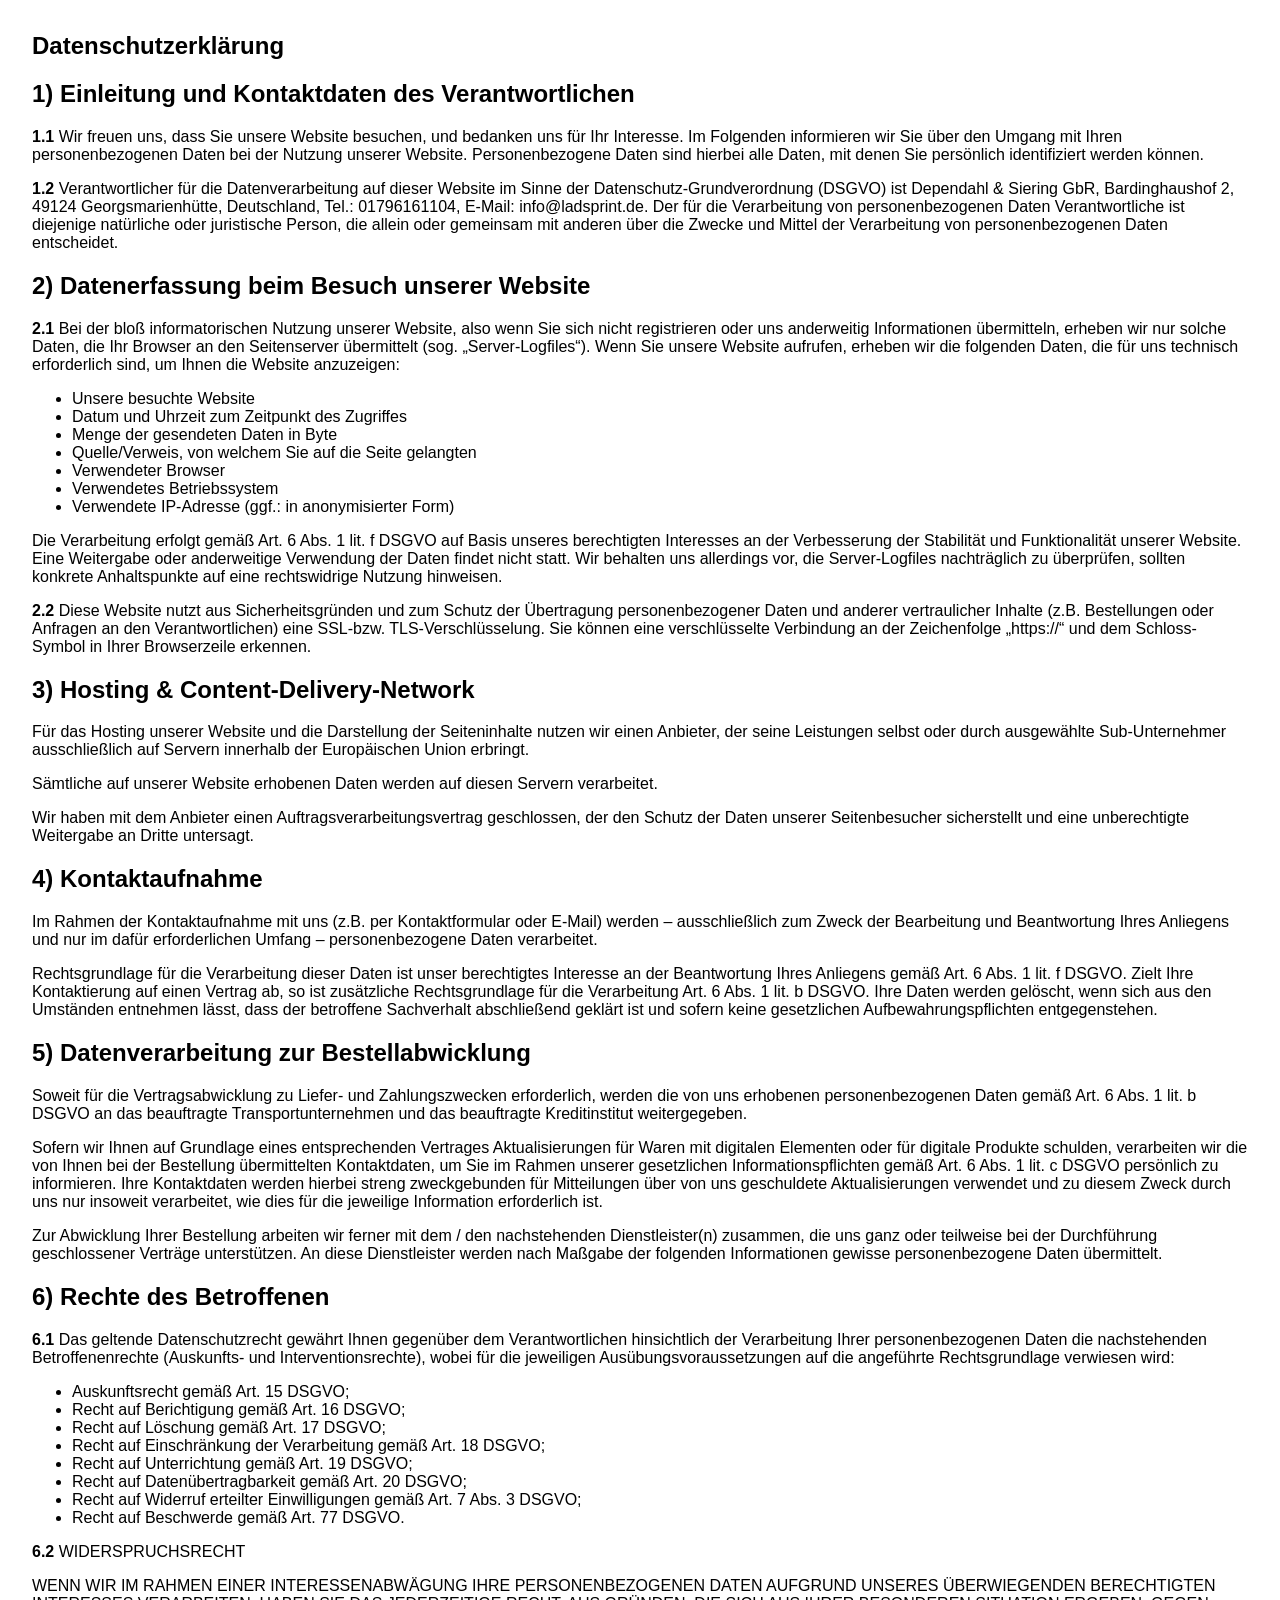
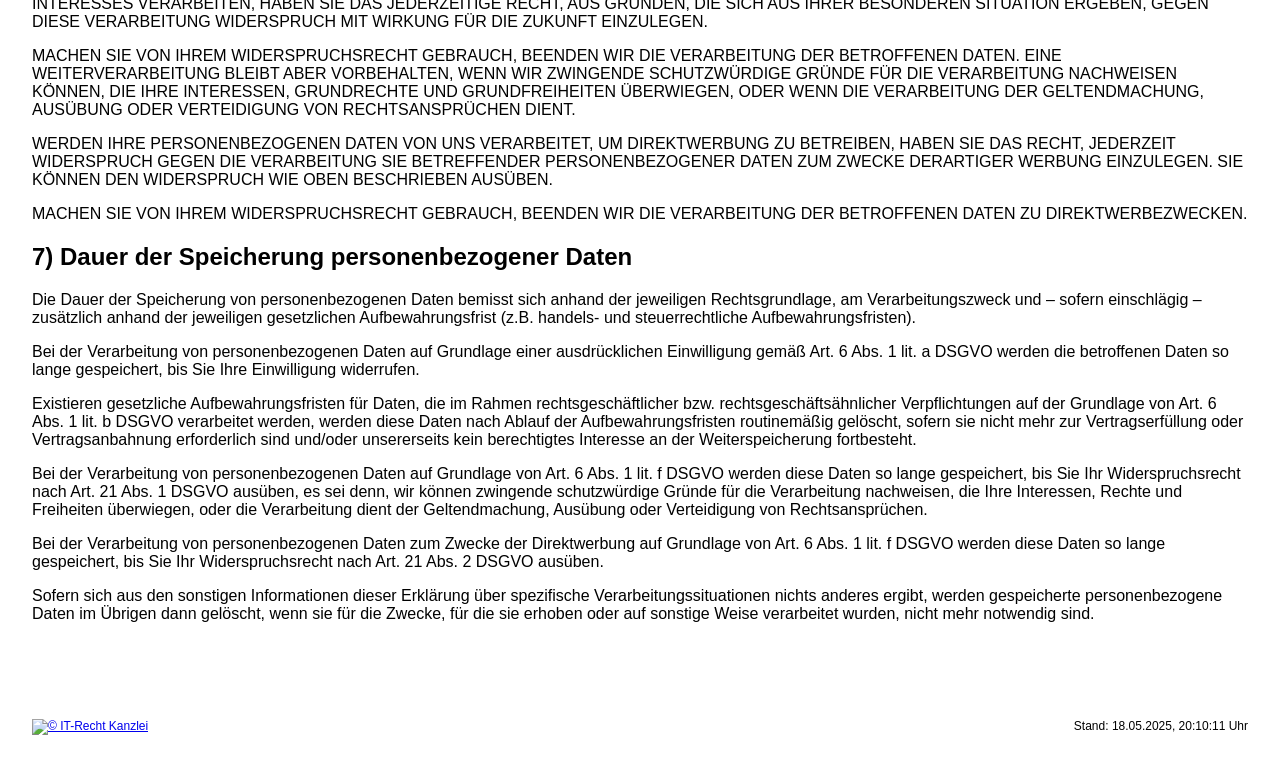
==== Datenschutz.html @ ed693151 "Create Datenschutz.html Erstellung Datenschutz" ====
<!DOCTYPE html>
<html lang="de">
  <head>
    <meta charset="UTF-8">
    <title>Datenshutz</title>
    <style>
      body { font-family: Arial, sans-serif; margin: 2em; }
      h1 { font-size: 1.5em; }
      p { margin-bottom: 1em; }
    </style>
  </head>
  <body>
<div><h1>Datenschutzerkl&auml;rung</h1>
<h2>1) Einleitung und Kontaktdaten des Verantwortlichen</h2>
<p><b>1.1</b>&nbsp;Wir freuen uns, dass Sie unsere Website besuchen, und bedanken uns f&uuml;r Ihr Interesse. Im Folgenden informieren wir Sie &uuml;ber den Umgang mit Ihren personenbezogenen Daten bei der Nutzung unserer Website. Personenbezogene Daten sind hierbei alle Daten, mit denen Sie pers&ouml;nlich identifiziert werden k&ouml;nnen.</p>
<p><b>1.2</b>&nbsp;Verantwortlicher f&uuml;r die Datenverarbeitung auf dieser Website im Sinne der Datenschutz-Grundverordnung (DSGVO) ist Dependahl &amp; Siering GbR, Bardinghaushof 2, 49124 Georgsmarienh&uuml;tte, Deutschland, Tel.: 01796161104, E-Mail: info@ladsprint.de. Der f&uuml;r die Verarbeitung von personenbezogenen Daten Verantwortliche ist diejenige nat&uuml;rliche oder juristische Person, die allein oder gemeinsam mit anderen &uuml;ber die Zwecke und Mittel der Verarbeitung von personenbezogenen Daten entscheidet.</p>
<h2>2) Datenerfassung beim Besuch unserer Website</h2>
<p><b>2.1</b>&nbsp;Bei der blo&szlig; informatorischen Nutzung unserer Website, also wenn Sie sich nicht registrieren oder uns anderweitig Informationen &uuml;bermitteln, erheben wir nur solche Daten, die Ihr Browser an den Seitenserver &uuml;bermittelt (sog. &bdquo;Server-Logfiles&#8220;). Wenn Sie unsere Website aufrufen, erheben wir die folgenden Daten, die f&uuml;r uns technisch erforderlich sind, um Ihnen die Website anzuzeigen:</p>
<ul>
<li>Unsere besuchte Website</li>
<li>Datum und Uhrzeit zum Zeitpunkt des Zugriffes</li>
<li>Menge der gesendeten Daten in Byte</li>
<li>Quelle/Verweis, von welchem Sie auf die Seite gelangten</li>
<li>Verwendeter Browser</li>
<li>Verwendetes Betriebssystem</li>
<li>Verwendete IP-Adresse (ggf.: in anonymisierter Form)</li>
</ul>
<p>Die Verarbeitung erfolgt gem&auml;&szlig; Art. 6 Abs. 1 lit. f DSGVO auf Basis unseres berechtigten Interesses an der Verbesserung der Stabilit&auml;t und Funktionalit&auml;t unserer Website. Eine Weitergabe oder anderweitige Verwendung der Daten findet nicht statt. Wir behalten uns allerdings vor, die Server-Logfiles nachtr&auml;glich zu &uuml;berpr&uuml;fen, sollten konkrete Anhaltspunkte auf eine rechtswidrige Nutzung hinweisen.</p>
<p><b>2.2</b>&nbsp;Diese Website nutzt aus Sicherheitsgr&uuml;nden und zum Schutz der &Uuml;bertragung personenbezogener Daten und anderer vertraulicher Inhalte (z.B. Bestellungen oder Anfragen an den Verantwortlichen) eine SSL-bzw. TLS-Verschl&uuml;sselung. Sie k&ouml;nnen eine verschl&uuml;sselte Verbindung an der Zeichenfolge &bdquo;https://&#8220; und dem Schloss-Symbol in Ihrer Browserzeile erkennen.</p>
<h2>3) Hosting &amp; Content-Delivery-Network</h2>
<p>F&uuml;r das Hosting unserer Website und die Darstellung der Seiteninhalte nutzen wir einen Anbieter, der seine Leistungen selbst oder durch ausgew&auml;hlte Sub-Unternehmer ausschlie&szlig;lich auf Servern innerhalb der Europ&auml;ischen Union erbringt.</p>
<p>S&auml;mtliche auf unserer Website erhobenen Daten werden auf diesen Servern verarbeitet.</p>
<p>Wir haben mit dem Anbieter einen Auftragsverarbeitungsvertrag geschlossen, der den Schutz der Daten unserer Seitenbesucher sicherstellt und eine unberechtigte Weitergabe an Dritte untersagt.</p>
<h2>4) Kontaktaufnahme</h2>
<p>Im Rahmen der Kontaktaufnahme mit uns (z.B. per Kontaktformular oder E-Mail) werden &ndash; ausschlie&szlig;lich zum Zweck der Bearbeitung und Beantwortung Ihres Anliegens und nur im daf&uuml;r erforderlichen Umfang &ndash; personenbezogene Daten verarbeitet.</p>
<p>Rechtsgrundlage f&uuml;r die Verarbeitung dieser Daten ist unser berechtigtes Interesse an der Beantwortung Ihres Anliegens gem&auml;&szlig; Art. 6 Abs. 1 lit. f DSGVO. Zielt Ihre Kontaktierung auf einen Vertrag ab, so ist zus&auml;tzliche Rechtsgrundlage f&uuml;r die Verarbeitung Art. 6 Abs. 1 lit. b DSGVO. Ihre Daten werden gel&ouml;scht, wenn sich aus den Umst&auml;nden entnehmen l&auml;sst, dass der betroffene Sachverhalt abschlie&szlig;end gekl&auml;rt ist und sofern keine gesetzlichen Aufbewahrungspflichten entgegenstehen.</p>
<h2>5) Datenverarbeitung zur Bestellabwicklung</h2>
<p>Soweit f&uuml;r die Vertragsabwicklung zu Liefer- und Zahlungszwecken erforderlich, werden die von uns erhobenen personenbezogenen Daten gem&auml;&szlig; Art. 6 Abs. 1 lit. b DSGVO an das beauftragte Transportunternehmen und das beauftragte Kreditinstitut weitergegeben.</p>
<p>Sofern wir Ihnen auf Grundlage eines entsprechenden Vertrages Aktualisierungen f&uuml;r Waren mit digitalen Elementen oder f&uuml;r digitale Produkte schulden, verarbeiten wir die von Ihnen bei der Bestellung &uuml;bermittelten Kontaktdaten, um Sie im Rahmen unserer gesetzlichen Informationspflichten gem&auml;&szlig; Art. 6 Abs. 1 lit. c DSGVO pers&ouml;nlich zu informieren. Ihre Kontaktdaten werden hierbei streng zweckgebunden f&uuml;r Mitteilungen &uuml;ber von uns geschuldete Aktualisierungen verwendet und zu diesem Zweck durch uns nur insoweit verarbeitet, wie dies f&uuml;r die jeweilige Information erforderlich ist.</p>
<p>Zur Abwicklung Ihrer Bestellung arbeiten wir ferner mit dem / den nachstehenden Dienstleister(n) zusammen, die uns ganz oder teilweise bei der Durchf&uuml;hrung geschlossener Vertr&auml;ge unterst&uuml;tzen. An diese Dienstleister werden nach Ma&szlig;gabe der folgenden Informationen gewisse personenbezogene Daten &uuml;bermittelt.</p>
<h2>6) Rechte des Betroffenen</h2>
<p><b>6.1</b>&nbsp;Das geltende Datenschutzrecht gew&auml;hrt Ihnen gegen&uuml;ber dem Verantwortlichen hinsichtlich der Verarbeitung Ihrer personenbezogenen Daten die nachstehenden Betroffenenrechte (Auskunfts- und Interventionsrechte), wobei f&uuml;r die jeweiligen Aus&uuml;bungsvoraussetzungen auf die angef&uuml;hrte Rechtsgrundlage verwiesen wird:</p>
<ul>
<li>Auskunftsrecht gem&auml;&szlig; Art. 15 DSGVO;</li>
<li>Recht auf Berichtigung gem&auml;&szlig; Art. 16 DSGVO;</li>
<li>Recht auf L&ouml;schung gem&auml;&szlig; Art. 17 DSGVO;</li>
<li>Recht auf Einschr&auml;nkung der Verarbeitung gem&auml;&szlig; Art. 18 DSGVO;</li>
<li>Recht auf Unterrichtung gem&auml;&szlig; Art. 19 DSGVO;</li>
<li>Recht auf Daten&uuml;bertragbarkeit gem&auml;&szlig; Art. 20 DSGVO;</li>
<li>Recht auf Widerruf erteilter Einwilligungen gem&auml;&szlig; Art. 7 Abs. 3 DSGVO;</li>
<li>Recht auf Beschwerde gem&auml;&szlig; Art. 77 DSGVO.</li>
</ul>
<p><b>6.2</b>&nbsp;WIDERSPRUCHSRECHT</p>
<p>WENN WIR IM RAHMEN EINER INTERESSENABW&Auml;GUNG IHRE PERSONENBEZOGENEN DATEN AUFGRUND UNSERES &Uuml;BERWIEGENDEN BERECHTIGTEN INTERESSES VERARBEITEN, HABEN SIE DAS JEDERZEITIGE RECHT, AUS GR&Uuml;NDEN, DIE SICH AUS IHRER BESONDEREN SITUATION ERGEBEN, GEGEN DIESE VERARBEITUNG WIDERSPRUCH MIT WIRKUNG F&Uuml;R DIE ZUKUNFT EINZULEGEN.</p>
<p>MACHEN SIE VON IHREM WIDERSPRUCHSRECHT GEBRAUCH, BEENDEN WIR DIE VERARBEITUNG DER BETROFFENEN DATEN. EINE WEITERVERARBEITUNG BLEIBT ABER VORBEHALTEN, WENN WIR ZWINGENDE SCHUTZW&Uuml;RDIGE GR&Uuml;NDE F&Uuml;R DIE VERARBEITUNG NACHWEISEN K&Ouml;NNEN, DIE IHRE INTERESSEN, GRUNDRECHTE UND GRUNDFREIHEITEN &Uuml;BERWIEGEN, ODER WENN DIE VERARBEITUNG DER GELTENDMACHUNG, AUS&Uuml;BUNG ODER VERTEIDIGUNG VON RECHTSANSPR&Uuml;CHEN DIENT.</p>
<p>WERDEN IHRE PERSONENBEZOGENEN DATEN VON UNS VERARBEITET, UM DIREKTWERBUNG ZU BETREIBEN, HABEN SIE DAS RECHT, JEDERZEIT WIDERSPRUCH GEGEN DIE VERARBEITUNG SIE BETREFFENDER PERSONENBEZOGENER DATEN ZUM ZWECKE DERARTIGER WERBUNG EINZULEGEN. SIE K&Ouml;NNEN DEN WIDERSPRUCH WIE OBEN BESCHRIEBEN AUS&Uuml;BEN.</p>
<p>MACHEN SIE VON IHREM WIDERSPRUCHSRECHT GEBRAUCH, BEENDEN WIR DIE VERARBEITUNG DER BETROFFENEN DATEN ZU DIREKTWERBEZWECKEN.</p>
<h2>7) Dauer der Speicherung personenbezogener Daten</h2>
<p>Die Dauer der Speicherung von personenbezogenen Daten bemisst sich anhand der jeweiligen Rechtsgrundlage, am Verarbeitungszweck und &ndash; sofern einschl&auml;gig &ndash; zus&auml;tzlich anhand der jeweiligen gesetzlichen Aufbewahrungsfrist (z.B. handels- und steuerrechtliche Aufbewahrungsfristen).</p>
<p>Bei der Verarbeitung von personenbezogenen Daten auf Grundlage einer ausdr&uuml;cklichen Einwilligung gem&auml;&szlig; Art. 6 Abs. 1 lit. a DSGVO werden die betroffenen Daten so lange gespeichert, bis Sie Ihre Einwilligung widerrufen.</p>
<p>Existieren gesetzliche Aufbewahrungsfristen f&uuml;r Daten, die im Rahmen rechtsgesch&auml;ftlicher bzw. rechtsgesch&auml;fts&auml;hnlicher Verpflichtungen auf der Grundlage von Art. 6 Abs. 1 lit. b DSGVO verarbeitet werden, werden diese Daten nach Ablauf der Aufbewahrungsfristen routinem&auml;&szlig;ig gel&ouml;scht, sofern sie nicht mehr zur Vertragserf&uuml;llung oder Vertragsanbahnung erforderlich sind und/oder unsererseits kein berechtigtes Interesse an der Weiterspeicherung fortbesteht.</p>
<p>Bei der Verarbeitung von personenbezogenen Daten auf Grundlage von Art. 6 Abs. 1 lit. f DSGVO werden diese Daten so lange gespeichert, bis Sie Ihr Widerspruchsrecht nach Art. 21 Abs. 1 DSGVO aus&uuml;ben, es sei denn, wir k&ouml;nnen zwingende schutzw&uuml;rdige Gr&uuml;nde f&uuml;r die Verarbeitung nachweisen, die Ihre Interessen, Rechte und Freiheiten &uuml;berwiegen, oder die Verarbeitung dient der Geltendmachung, Aus&uuml;bung oder Verteidigung von Rechtsanspr&uuml;chen.</p>
<p>Bei der Verarbeitung von personenbezogenen Daten zum Zwecke der Direktwerbung auf Grundlage von Art. 6 Abs. 1 lit. f DSGVO werden diese Daten so lange gespeichert, bis Sie Ihr Widerspruchsrecht nach Art. 21 Abs. 2 DSGVO aus&uuml;ben.</p>
<p>Sofern sich aus den sonstigen Informationen dieser Erkl&auml;rung &uuml;ber spezifische Verarbeitungssituationen nichts anderes ergibt, werden gespeicherte personenbezogene Daten im &Uuml;brigen dann gel&ouml;scht, wenn sie f&uuml;r die Zwecke, f&uuml;r die sie erhoben oder auf sonstige Weise verarbeitet wurden, nicht mehr notwendig sind.</p></div><div id="itkanzlei_txt_copyright" style="font-size: 12px; margin-top: 8em;"><div style="display: inline-block; vertical-align: top;"><a href="https://www.it-recht-kanzlei.de/" target="_blank"><img src="https://www.it-recht-kanzlei.de/logo/Copyright-Logo_Datenschutzerklaerung.png?i=48041-2e7c3-39c8-907e-1" id="itkanzlei_img_copyright" alt="&copy; IT-Recht Kanzlei" title="&copy; IT-Recht Kanzlei" style="margin-top: -20px; border-style: none; max-width: 100%;" /></a></div><div style="display: inline-block; vertical-align: top; margin-left: 5px; float: right; white-space: nowrap;">Stand: 18.05.2025, 20:10:11 Uhr</div><div style="clear: right;"></div></div>
  </body>
</html>
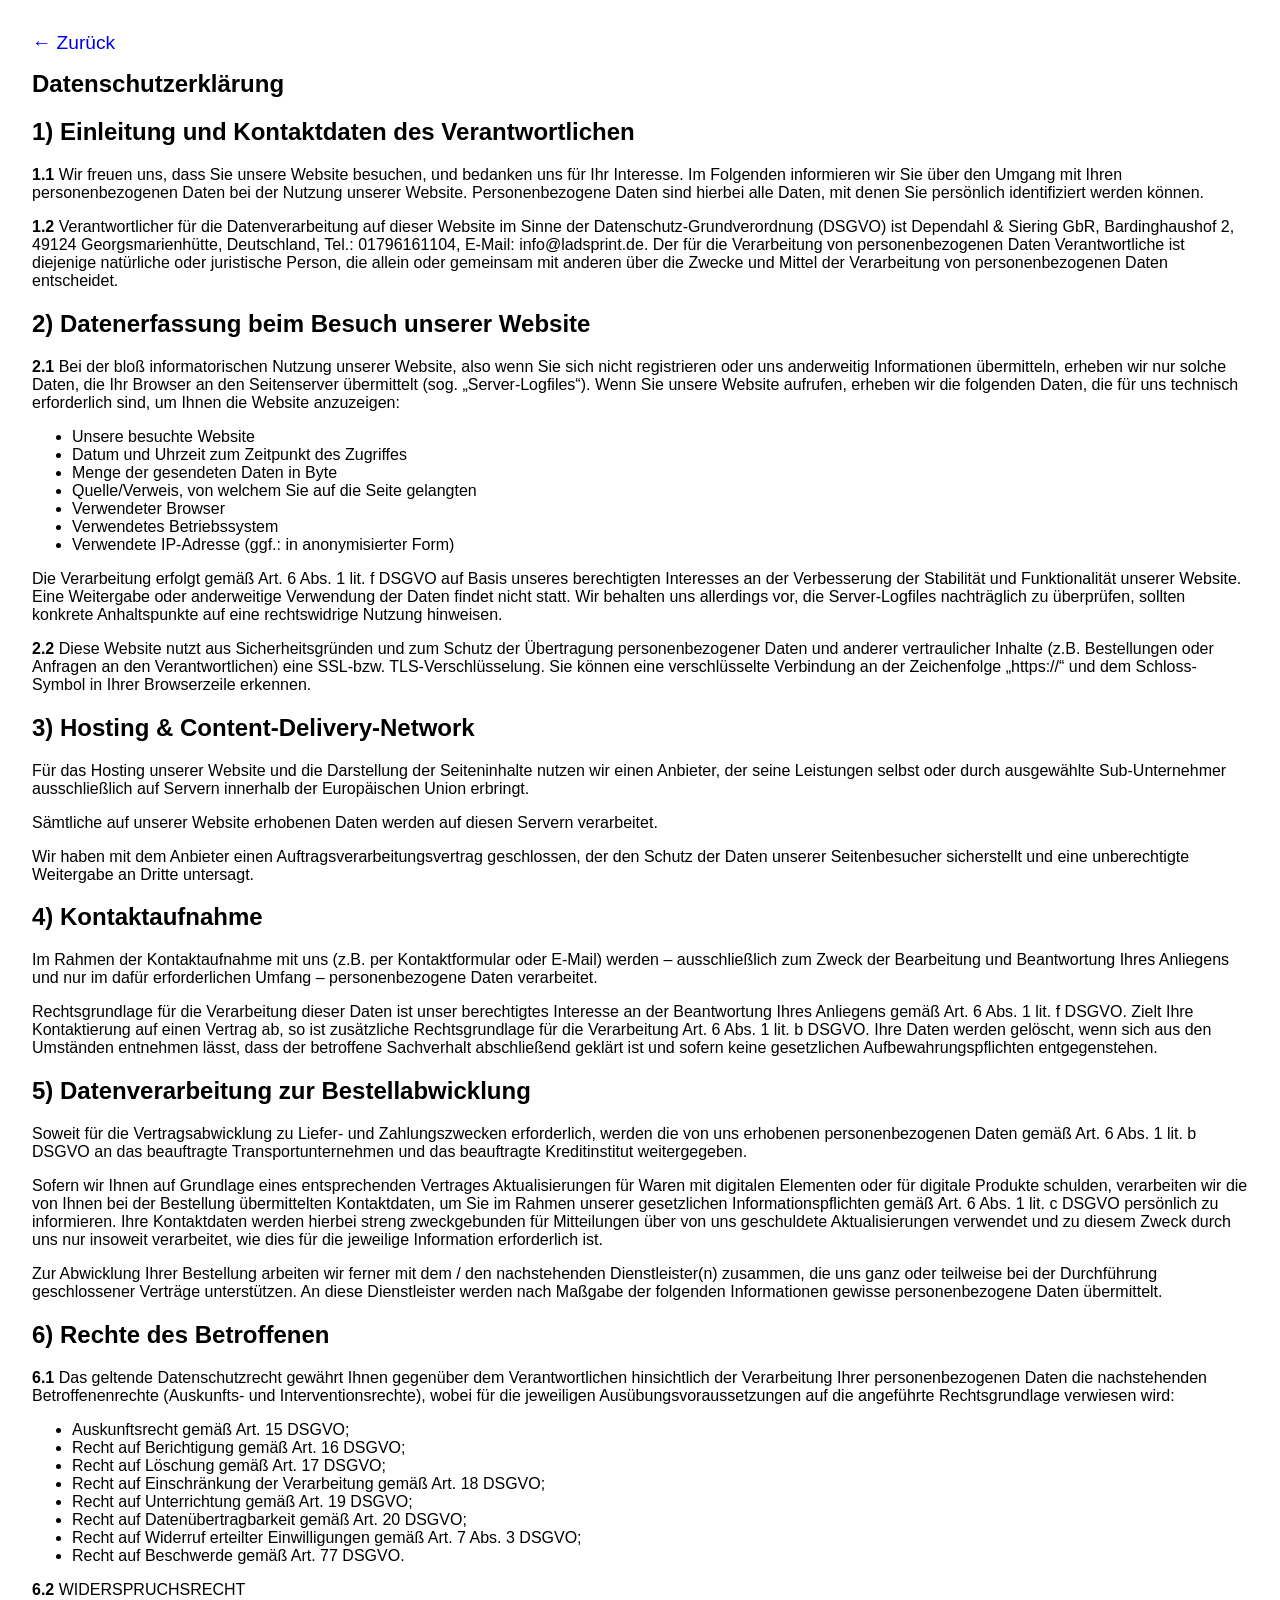
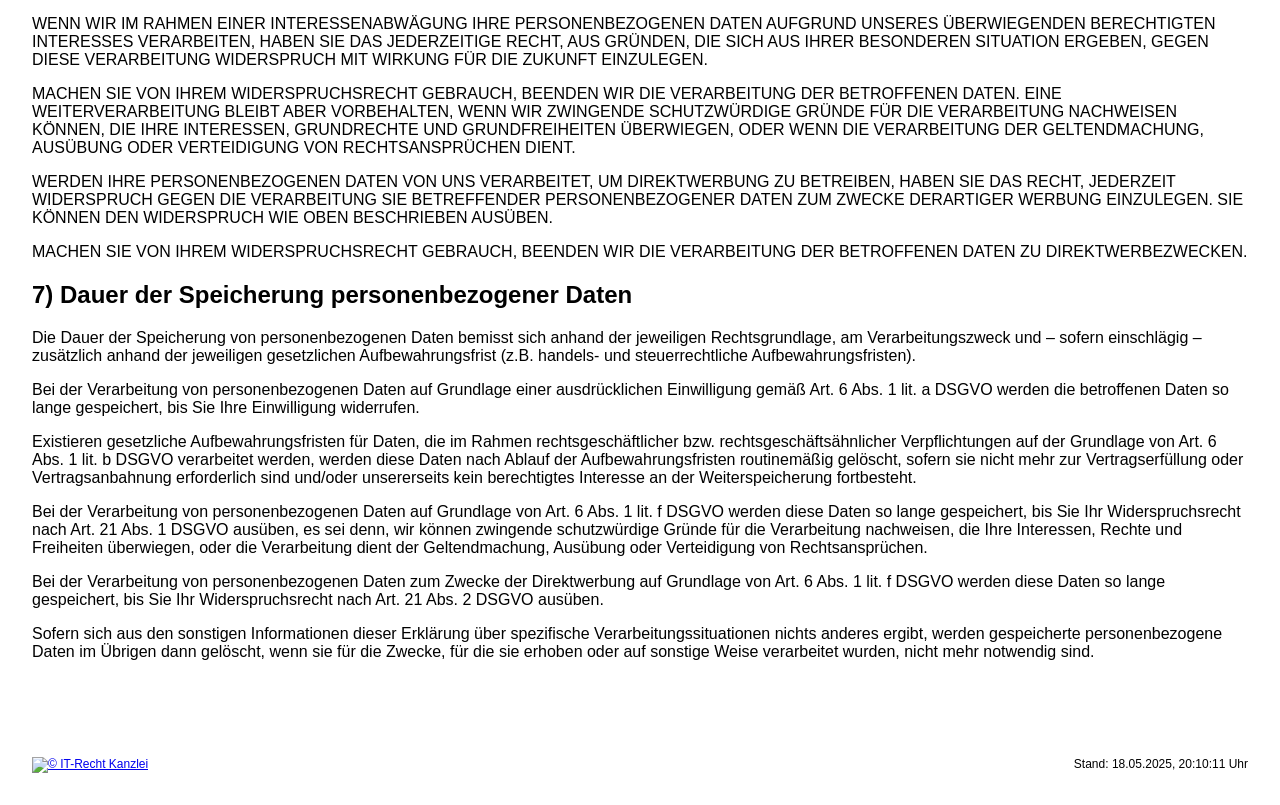
==== commit 58682913: "Update Datenschutz.html Zurück Pfeil" ====
--- a/Datenschutz.html
+++ b/Datenschutz.html
@@ -8,6 +8,9 @@
       h1 { font-size: 1.5em; }
       p { margin-bottom: 1em; }
     </style>
+<a href="javascript:window.history.back()" style="text-decoration:none; font-size:1.2em;">
+  &#8592; Zurück
+</a>
   </head>
   <body>
 <div><h1>Datenschutzerkl&auml;rung</h1>
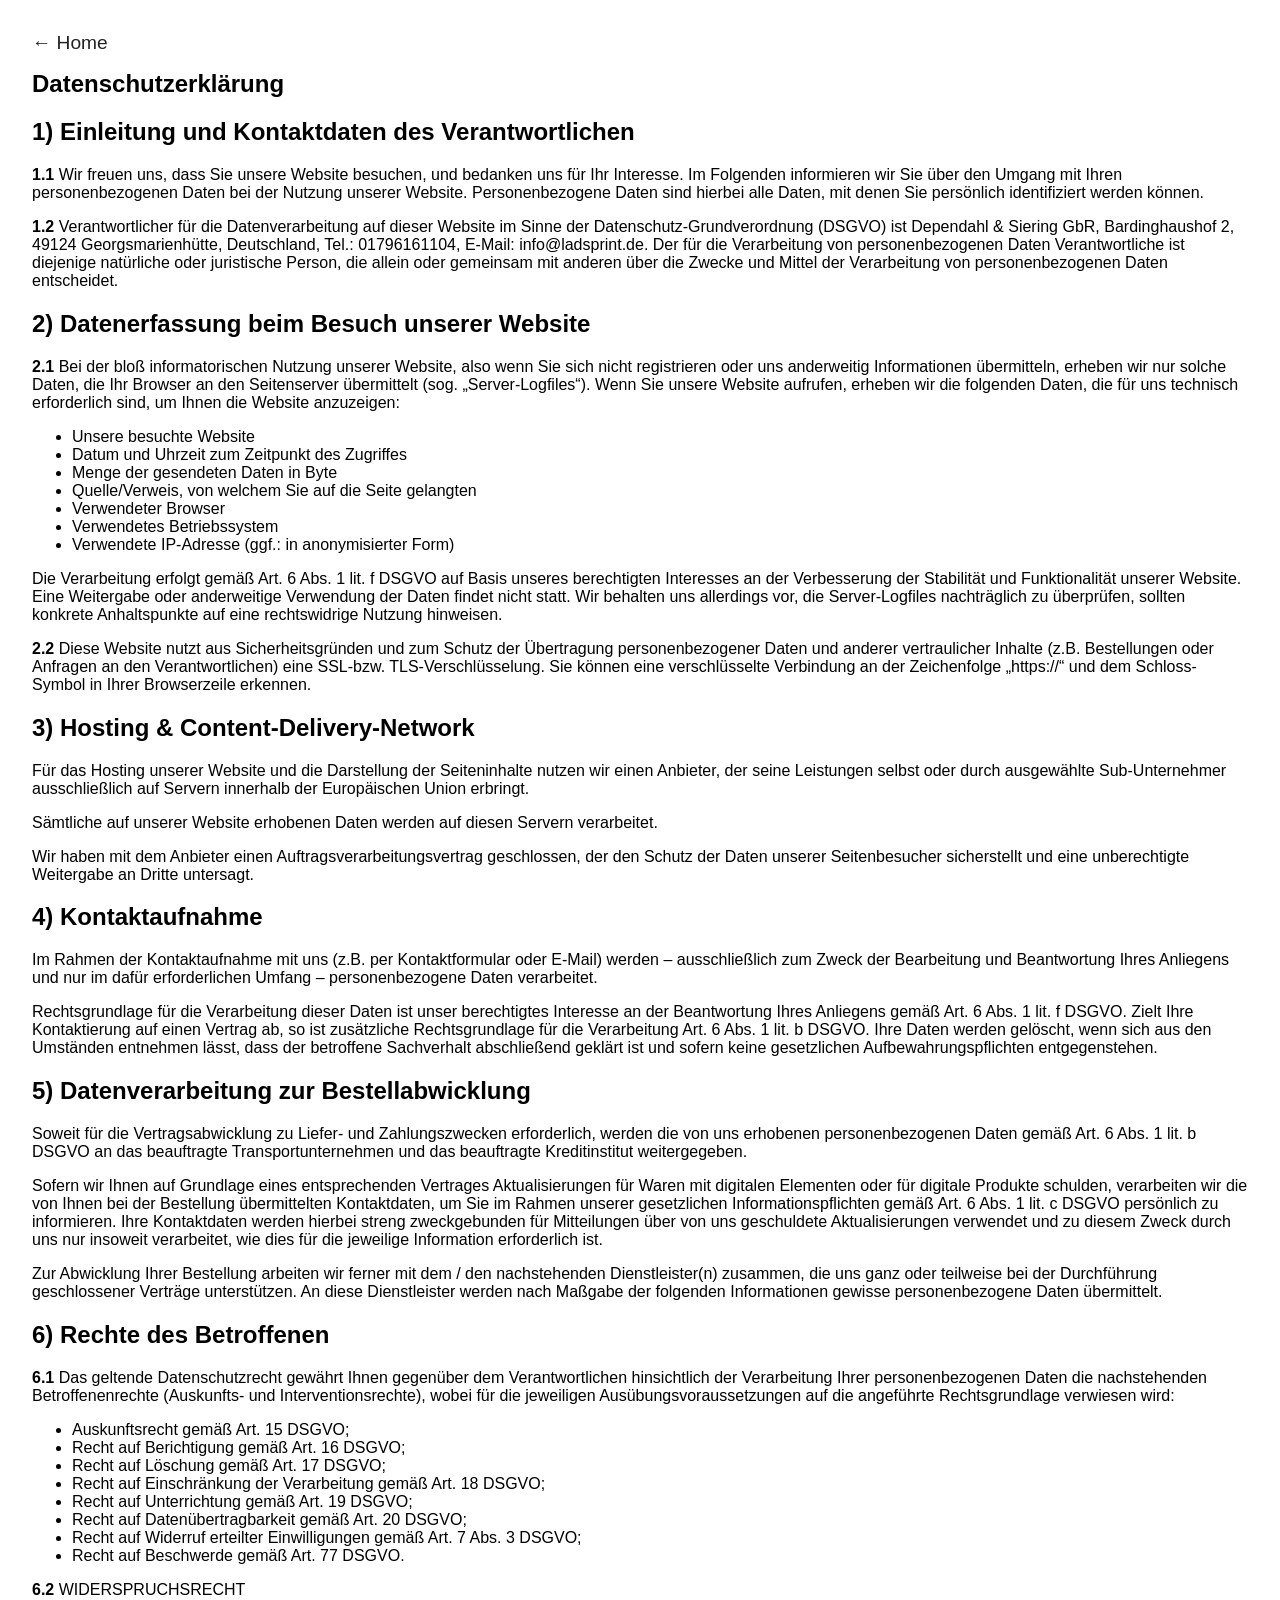
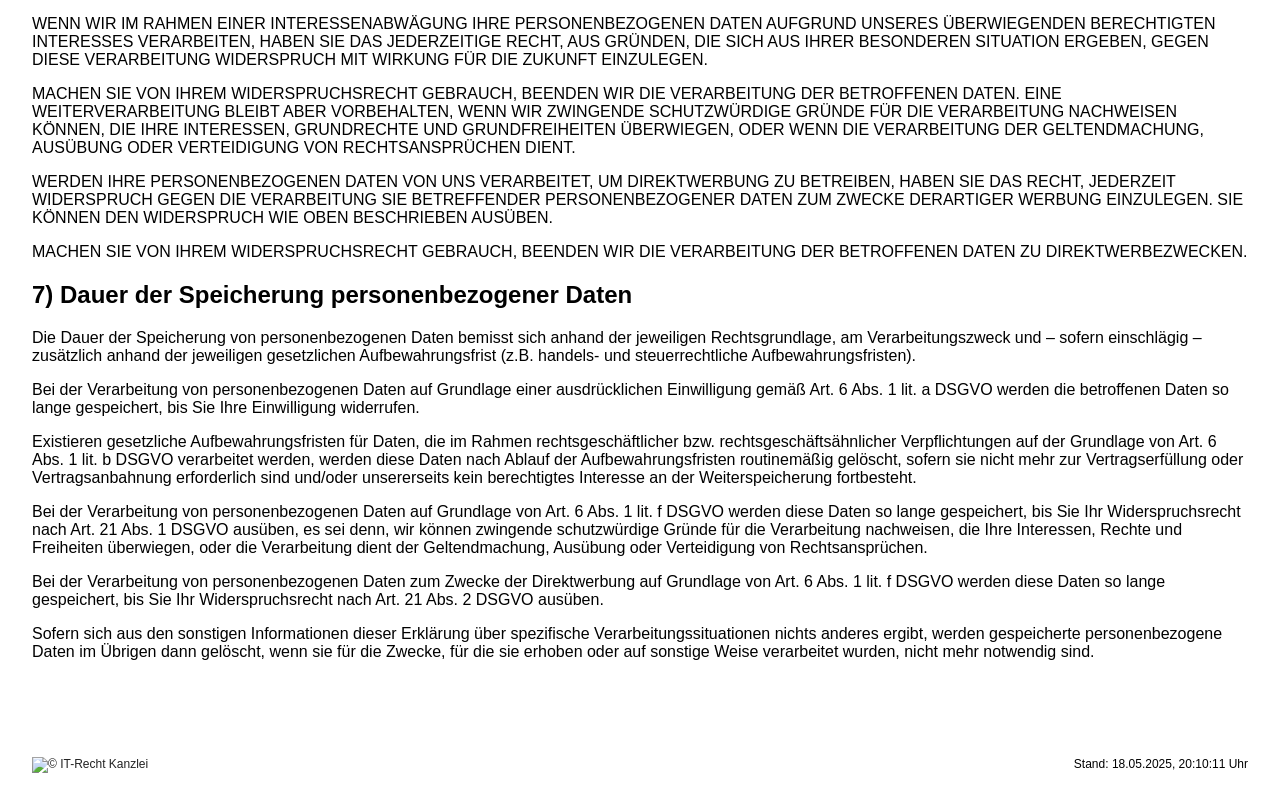
==== commit b90685e9: "Add files via upload" ====
--- a/Datenschutz.html
+++ b/Datenschutz.html
@@ -1,69 +1,77 @@
-<!DOCTYPE html>
-<html lang="de">
-  <head>
-    <meta charset="UTF-8">
-    <title>Datenshutz</title>
-    <style>
-      body { font-family: Arial, sans-serif; margin: 2em; }
-      h1 { font-size: 1.5em; }
-      p { margin-bottom: 1em; }
-    </style>
-<a href="javascript:window.history.back()" style="text-decoration:none; font-size:1.2em;">
-  &#8592; Zurück
-</a>
-  </head>
-  <body>
-<div><h1>Datenschutzerkl&auml;rung</h1>
-<h2>1) Einleitung und Kontaktdaten des Verantwortlichen</h2>
-<p><b>1.1</b>&nbsp;Wir freuen uns, dass Sie unsere Website besuchen, und bedanken uns f&uuml;r Ihr Interesse. Im Folgenden informieren wir Sie &uuml;ber den Umgang mit Ihren personenbezogenen Daten bei der Nutzung unserer Website. Personenbezogene Daten sind hierbei alle Daten, mit denen Sie pers&ouml;nlich identifiziert werden k&ouml;nnen.</p>
-<p><b>1.2</b>&nbsp;Verantwortlicher f&uuml;r die Datenverarbeitung auf dieser Website im Sinne der Datenschutz-Grundverordnung (DSGVO) ist Dependahl &amp; Siering GbR, Bardinghaushof 2, 49124 Georgsmarienh&uuml;tte, Deutschland, Tel.: 01796161104, E-Mail: info@ladsprint.de. Der f&uuml;r die Verarbeitung von personenbezogenen Daten Verantwortliche ist diejenige nat&uuml;rliche oder juristische Person, die allein oder gemeinsam mit anderen &uuml;ber die Zwecke und Mittel der Verarbeitung von personenbezogenen Daten entscheidet.</p>
-<h2>2) Datenerfassung beim Besuch unserer Website</h2>
-<p><b>2.1</b>&nbsp;Bei der blo&szlig; informatorischen Nutzung unserer Website, also wenn Sie sich nicht registrieren oder uns anderweitig Informationen &uuml;bermitteln, erheben wir nur solche Daten, die Ihr Browser an den Seitenserver &uuml;bermittelt (sog. &bdquo;Server-Logfiles&#8220;). Wenn Sie unsere Website aufrufen, erheben wir die folgenden Daten, die f&uuml;r uns technisch erforderlich sind, um Ihnen die Website anzuzeigen:</p>
-<ul>
-<li>Unsere besuchte Website</li>
-<li>Datum und Uhrzeit zum Zeitpunkt des Zugriffes</li>
-<li>Menge der gesendeten Daten in Byte</li>
-<li>Quelle/Verweis, von welchem Sie auf die Seite gelangten</li>
-<li>Verwendeter Browser</li>
-<li>Verwendetes Betriebssystem</li>
-<li>Verwendete IP-Adresse (ggf.: in anonymisierter Form)</li>
-</ul>
-<p>Die Verarbeitung erfolgt gem&auml;&szlig; Art. 6 Abs. 1 lit. f DSGVO auf Basis unseres berechtigten Interesses an der Verbesserung der Stabilit&auml;t und Funktionalit&auml;t unserer Website. Eine Weitergabe oder anderweitige Verwendung der Daten findet nicht statt. Wir behalten uns allerdings vor, die Server-Logfiles nachtr&auml;glich zu &uuml;berpr&uuml;fen, sollten konkrete Anhaltspunkte auf eine rechtswidrige Nutzung hinweisen.</p>
-<p><b>2.2</b>&nbsp;Diese Website nutzt aus Sicherheitsgr&uuml;nden und zum Schutz der &Uuml;bertragung personenbezogener Daten und anderer vertraulicher Inhalte (z.B. Bestellungen oder Anfragen an den Verantwortlichen) eine SSL-bzw. TLS-Verschl&uuml;sselung. Sie k&ouml;nnen eine verschl&uuml;sselte Verbindung an der Zeichenfolge &bdquo;https://&#8220; und dem Schloss-Symbol in Ihrer Browserzeile erkennen.</p>
-<h2>3) Hosting &amp; Content-Delivery-Network</h2>
-<p>F&uuml;r das Hosting unserer Website und die Darstellung der Seiteninhalte nutzen wir einen Anbieter, der seine Leistungen selbst oder durch ausgew&auml;hlte Sub-Unternehmer ausschlie&szlig;lich auf Servern innerhalb der Europ&auml;ischen Union erbringt.</p>
-<p>S&auml;mtliche auf unserer Website erhobenen Daten werden auf diesen Servern verarbeitet.</p>
-<p>Wir haben mit dem Anbieter einen Auftragsverarbeitungsvertrag geschlossen, der den Schutz der Daten unserer Seitenbesucher sicherstellt und eine unberechtigte Weitergabe an Dritte untersagt.</p>
-<h2>4) Kontaktaufnahme</h2>
-<p>Im Rahmen der Kontaktaufnahme mit uns (z.B. per Kontaktformular oder E-Mail) werden &ndash; ausschlie&szlig;lich zum Zweck der Bearbeitung und Beantwortung Ihres Anliegens und nur im daf&uuml;r erforderlichen Umfang &ndash; personenbezogene Daten verarbeitet.</p>
-<p>Rechtsgrundlage f&uuml;r die Verarbeitung dieser Daten ist unser berechtigtes Interesse an der Beantwortung Ihres Anliegens gem&auml;&szlig; Art. 6 Abs. 1 lit. f DSGVO. Zielt Ihre Kontaktierung auf einen Vertrag ab, so ist zus&auml;tzliche Rechtsgrundlage f&uuml;r die Verarbeitung Art. 6 Abs. 1 lit. b DSGVO. Ihre Daten werden gel&ouml;scht, wenn sich aus den Umst&auml;nden entnehmen l&auml;sst, dass der betroffene Sachverhalt abschlie&szlig;end gekl&auml;rt ist und sofern keine gesetzlichen Aufbewahrungspflichten entgegenstehen.</p>
-<h2>5) Datenverarbeitung zur Bestellabwicklung</h2>
-<p>Soweit f&uuml;r die Vertragsabwicklung zu Liefer- und Zahlungszwecken erforderlich, werden die von uns erhobenen personenbezogenen Daten gem&auml;&szlig; Art. 6 Abs. 1 lit. b DSGVO an das beauftragte Transportunternehmen und das beauftragte Kreditinstitut weitergegeben.</p>
-<p>Sofern wir Ihnen auf Grundlage eines entsprechenden Vertrages Aktualisierungen f&uuml;r Waren mit digitalen Elementen oder f&uuml;r digitale Produkte schulden, verarbeiten wir die von Ihnen bei der Bestellung &uuml;bermittelten Kontaktdaten, um Sie im Rahmen unserer gesetzlichen Informationspflichten gem&auml;&szlig; Art. 6 Abs. 1 lit. c DSGVO pers&ouml;nlich zu informieren. Ihre Kontaktdaten werden hierbei streng zweckgebunden f&uuml;r Mitteilungen &uuml;ber von uns geschuldete Aktualisierungen verwendet und zu diesem Zweck durch uns nur insoweit verarbeitet, wie dies f&uuml;r die jeweilige Information erforderlich ist.</p>
-<p>Zur Abwicklung Ihrer Bestellung arbeiten wir ferner mit dem / den nachstehenden Dienstleister(n) zusammen, die uns ganz oder teilweise bei der Durchf&uuml;hrung geschlossener Vertr&auml;ge unterst&uuml;tzen. An diese Dienstleister werden nach Ma&szlig;gabe der folgenden Informationen gewisse personenbezogene Daten &uuml;bermittelt.</p>
-<h2>6) Rechte des Betroffenen</h2>
-<p><b>6.1</b>&nbsp;Das geltende Datenschutzrecht gew&auml;hrt Ihnen gegen&uuml;ber dem Verantwortlichen hinsichtlich der Verarbeitung Ihrer personenbezogenen Daten die nachstehenden Betroffenenrechte (Auskunfts- und Interventionsrechte), wobei f&uuml;r die jeweiligen Aus&uuml;bungsvoraussetzungen auf die angef&uuml;hrte Rechtsgrundlage verwiesen wird:</p>
-<ul>
-<li>Auskunftsrecht gem&auml;&szlig; Art. 15 DSGVO;</li>
-<li>Recht auf Berichtigung gem&auml;&szlig; Art. 16 DSGVO;</li>
-<li>Recht auf L&ouml;schung gem&auml;&szlig; Art. 17 DSGVO;</li>
-<li>Recht auf Einschr&auml;nkung der Verarbeitung gem&auml;&szlig; Art. 18 DSGVO;</li>
-<li>Recht auf Unterrichtung gem&auml;&szlig; Art. 19 DSGVO;</li>
-<li>Recht auf Daten&uuml;bertragbarkeit gem&auml;&szlig; Art. 20 DSGVO;</li>
-<li>Recht auf Widerruf erteilter Einwilligungen gem&auml;&szlig; Art. 7 Abs. 3 DSGVO;</li>
-<li>Recht auf Beschwerde gem&auml;&szlig; Art. 77 DSGVO.</li>
-</ul>
-<p><b>6.2</b>&nbsp;WIDERSPRUCHSRECHT</p>
-<p>WENN WIR IM RAHMEN EINER INTERESSENABW&Auml;GUNG IHRE PERSONENBEZOGENEN DATEN AUFGRUND UNSERES &Uuml;BERWIEGENDEN BERECHTIGTEN INTERESSES VERARBEITEN, HABEN SIE DAS JEDERZEITIGE RECHT, AUS GR&Uuml;NDEN, DIE SICH AUS IHRER BESONDEREN SITUATION ERGEBEN, GEGEN DIESE VERARBEITUNG WIDERSPRUCH MIT WIRKUNG F&Uuml;R DIE ZUKUNFT EINZULEGEN.</p>
-<p>MACHEN SIE VON IHREM WIDERSPRUCHSRECHT GEBRAUCH, BEENDEN WIR DIE VERARBEITUNG DER BETROFFENEN DATEN. EINE WEITERVERARBEITUNG BLEIBT ABER VORBEHALTEN, WENN WIR ZWINGENDE SCHUTZW&Uuml;RDIGE GR&Uuml;NDE F&Uuml;R DIE VERARBEITUNG NACHWEISEN K&Ouml;NNEN, DIE IHRE INTERESSEN, GRUNDRECHTE UND GRUNDFREIHEITEN &Uuml;BERWIEGEN, ODER WENN DIE VERARBEITUNG DER GELTENDMACHUNG, AUS&Uuml;BUNG ODER VERTEIDIGUNG VON RECHTSANSPR&Uuml;CHEN DIENT.</p>
-<p>WERDEN IHRE PERSONENBEZOGENEN DATEN VON UNS VERARBEITET, UM DIREKTWERBUNG ZU BETREIBEN, HABEN SIE DAS RECHT, JEDERZEIT WIDERSPRUCH GEGEN DIE VERARBEITUNG SIE BETREFFENDER PERSONENBEZOGENER DATEN ZUM ZWECKE DERARTIGER WERBUNG EINZULEGEN. SIE K&Ouml;NNEN DEN WIDERSPRUCH WIE OBEN BESCHRIEBEN AUS&Uuml;BEN.</p>
-<p>MACHEN SIE VON IHREM WIDERSPRUCHSRECHT GEBRAUCH, BEENDEN WIR DIE VERARBEITUNG DER BETROFFENEN DATEN ZU DIREKTWERBEZWECKEN.</p>
-<h2>7) Dauer der Speicherung personenbezogener Daten</h2>
-<p>Die Dauer der Speicherung von personenbezogenen Daten bemisst sich anhand der jeweiligen Rechtsgrundlage, am Verarbeitungszweck und &ndash; sofern einschl&auml;gig &ndash; zus&auml;tzlich anhand der jeweiligen gesetzlichen Aufbewahrungsfrist (z.B. handels- und steuerrechtliche Aufbewahrungsfristen).</p>
-<p>Bei der Verarbeitung von personenbezogenen Daten auf Grundlage einer ausdr&uuml;cklichen Einwilligung gem&auml;&szlig; Art. 6 Abs. 1 lit. a DSGVO werden die betroffenen Daten so lange gespeichert, bis Sie Ihre Einwilligung widerrufen.</p>
-<p>Existieren gesetzliche Aufbewahrungsfristen f&uuml;r Daten, die im Rahmen rechtsgesch&auml;ftlicher bzw. rechtsgesch&auml;fts&auml;hnlicher Verpflichtungen auf der Grundlage von Art. 6 Abs. 1 lit. b DSGVO verarbeitet werden, werden diese Daten nach Ablauf der Aufbewahrungsfristen routinem&auml;&szlig;ig gel&ouml;scht, sofern sie nicht mehr zur Vertragserf&uuml;llung oder Vertragsanbahnung erforderlich sind und/oder unsererseits kein berechtigtes Interesse an der Weiterspeicherung fortbesteht.</p>
-<p>Bei der Verarbeitung von personenbezogenen Daten auf Grundlage von Art. 6 Abs. 1 lit. f DSGVO werden diese Daten so lange gespeichert, bis Sie Ihr Widerspruchsrecht nach Art. 21 Abs. 1 DSGVO aus&uuml;ben, es sei denn, wir k&ouml;nnen zwingende schutzw&uuml;rdige Gr&uuml;nde f&uuml;r die Verarbeitung nachweisen, die Ihre Interessen, Rechte und Freiheiten &uuml;berwiegen, oder die Verarbeitung dient der Geltendmachung, Aus&uuml;bung oder Verteidigung von Rechtsanspr&uuml;chen.</p>
-<p>Bei der Verarbeitung von personenbezogenen Daten zum Zwecke der Direktwerbung auf Grundlage von Art. 6 Abs. 1 lit. f DSGVO werden diese Daten so lange gespeichert, bis Sie Ihr Widerspruchsrecht nach Art. 21 Abs. 2 DSGVO aus&uuml;ben.</p>
-<p>Sofern sich aus den sonstigen Informationen dieser Erkl&auml;rung &uuml;ber spezifische Verarbeitungssituationen nichts anderes ergibt, werden gespeicherte personenbezogene Daten im &Uuml;brigen dann gel&ouml;scht, wenn sie f&uuml;r die Zwecke, f&uuml;r die sie erhoben oder auf sonstige Weise verarbeitet wurden, nicht mehr notwendig sind.</p></div><div id="itkanzlei_txt_copyright" style="font-size: 12px; margin-top: 8em;"><div style="display: inline-block; vertical-align: top;"><a href="https://www.it-recht-kanzlei.de/" target="_blank"><img src="https://www.it-recht-kanzlei.de/logo/Copyright-Logo_Datenschutzerklaerung.png?i=48041-2e7c3-39c8-907e-1" id="itkanzlei_img_copyright" alt="&copy; IT-Recht Kanzlei" title="&copy; IT-Recht Kanzlei" style="margin-top: -20px; border-style: none; max-width: 100%;" /></a></div><div style="display: inline-block; vertical-align: top; margin-left: 5px; float: right; white-space: nowrap;">Stand: 18.05.2025, 20:10:11 Uhr</div><div style="clear: right;"></div></div>
-  </body>
-</html>
+<!DOCTYPE html>
+<html lang="de">
+  <head>
+    <meta charset="UTF-8">
+    <title>Datenshutz</title>
+    <style>
+      body { font-family: Arial, sans-serif; margin: 2em; }
+      h1 { font-size: 1.5em; }
+      p { margin-bottom: 1em; }
+      a {
+      color: #222;
+      text-decoration: none;
+    }
+    a:hover {
+      color: #007bff;
+      text-decoration: underline;
+    }
+    </style>
+<a href="javascript:window.history.back()" style="text-decoration:none; font-size:1.2em;">
+  &#8592; Home
+</a>
+  </head>
+  <body>
+<div><h1>Datenschutzerkl&auml;rung</h1>
+<h2>1) Einleitung und Kontaktdaten des Verantwortlichen</h2>
+<p><b>1.1</b>&nbsp;Wir freuen uns, dass Sie unsere Website besuchen, und bedanken uns f&uuml;r Ihr Interesse. Im Folgenden informieren wir Sie &uuml;ber den Umgang mit Ihren personenbezogenen Daten bei der Nutzung unserer Website. Personenbezogene Daten sind hierbei alle Daten, mit denen Sie pers&ouml;nlich identifiziert werden k&ouml;nnen.</p>
+<p><b>1.2</b>&nbsp;Verantwortlicher f&uuml;r die Datenverarbeitung auf dieser Website im Sinne der Datenschutz-Grundverordnung (DSGVO) ist Dependahl &amp; Siering GbR, Bardinghaushof 2, 49124 Georgsmarienh&uuml;tte, Deutschland, Tel.: 01796161104, E-Mail: info@ladsprint.de. Der f&uuml;r die Verarbeitung von personenbezogenen Daten Verantwortliche ist diejenige nat&uuml;rliche oder juristische Person, die allein oder gemeinsam mit anderen &uuml;ber die Zwecke und Mittel der Verarbeitung von personenbezogenen Daten entscheidet.</p>
+<h2>2) Datenerfassung beim Besuch unserer Website</h2>
+<p><b>2.1</b>&nbsp;Bei der blo&szlig; informatorischen Nutzung unserer Website, also wenn Sie sich nicht registrieren oder uns anderweitig Informationen &uuml;bermitteln, erheben wir nur solche Daten, die Ihr Browser an den Seitenserver &uuml;bermittelt (sog. &bdquo;Server-Logfiles&#8220;). Wenn Sie unsere Website aufrufen, erheben wir die folgenden Daten, die f&uuml;r uns technisch erforderlich sind, um Ihnen die Website anzuzeigen:</p>
+<ul>
+<li>Unsere besuchte Website</li>
+<li>Datum und Uhrzeit zum Zeitpunkt des Zugriffes</li>
+<li>Menge der gesendeten Daten in Byte</li>
+<li>Quelle/Verweis, von welchem Sie auf die Seite gelangten</li>
+<li>Verwendeter Browser</li>
+<li>Verwendetes Betriebssystem</li>
+<li>Verwendete IP-Adresse (ggf.: in anonymisierter Form)</li>
+</ul>
+<p>Die Verarbeitung erfolgt gem&auml;&szlig; Art. 6 Abs. 1 lit. f DSGVO auf Basis unseres berechtigten Interesses an der Verbesserung der Stabilit&auml;t und Funktionalit&auml;t unserer Website. Eine Weitergabe oder anderweitige Verwendung der Daten findet nicht statt. Wir behalten uns allerdings vor, die Server-Logfiles nachtr&auml;glich zu &uuml;berpr&uuml;fen, sollten konkrete Anhaltspunkte auf eine rechtswidrige Nutzung hinweisen.</p>
+<p><b>2.2</b>&nbsp;Diese Website nutzt aus Sicherheitsgr&uuml;nden und zum Schutz der &Uuml;bertragung personenbezogener Daten und anderer vertraulicher Inhalte (z.B. Bestellungen oder Anfragen an den Verantwortlichen) eine SSL-bzw. TLS-Verschl&uuml;sselung. Sie k&ouml;nnen eine verschl&uuml;sselte Verbindung an der Zeichenfolge &bdquo;https://&#8220; und dem Schloss-Symbol in Ihrer Browserzeile erkennen.</p>
+<h2>3) Hosting &amp; Content-Delivery-Network</h2>
+<p>F&uuml;r das Hosting unserer Website und die Darstellung der Seiteninhalte nutzen wir einen Anbieter, der seine Leistungen selbst oder durch ausgew&auml;hlte Sub-Unternehmer ausschlie&szlig;lich auf Servern innerhalb der Europ&auml;ischen Union erbringt.</p>
+<p>S&auml;mtliche auf unserer Website erhobenen Daten werden auf diesen Servern verarbeitet.</p>
+<p>Wir haben mit dem Anbieter einen Auftragsverarbeitungsvertrag geschlossen, der den Schutz der Daten unserer Seitenbesucher sicherstellt und eine unberechtigte Weitergabe an Dritte untersagt.</p>
+<h2>4) Kontaktaufnahme</h2>
+<p>Im Rahmen der Kontaktaufnahme mit uns (z.B. per Kontaktformular oder E-Mail) werden &ndash; ausschlie&szlig;lich zum Zweck der Bearbeitung und Beantwortung Ihres Anliegens und nur im daf&uuml;r erforderlichen Umfang &ndash; personenbezogene Daten verarbeitet.</p>
+<p>Rechtsgrundlage f&uuml;r die Verarbeitung dieser Daten ist unser berechtigtes Interesse an der Beantwortung Ihres Anliegens gem&auml;&szlig; Art. 6 Abs. 1 lit. f DSGVO. Zielt Ihre Kontaktierung auf einen Vertrag ab, so ist zus&auml;tzliche Rechtsgrundlage f&uuml;r die Verarbeitung Art. 6 Abs. 1 lit. b DSGVO. Ihre Daten werden gel&ouml;scht, wenn sich aus den Umst&auml;nden entnehmen l&auml;sst, dass der betroffene Sachverhalt abschlie&szlig;end gekl&auml;rt ist und sofern keine gesetzlichen Aufbewahrungspflichten entgegenstehen.</p>
+<h2>5) Datenverarbeitung zur Bestellabwicklung</h2>
+<p>Soweit f&uuml;r die Vertragsabwicklung zu Liefer- und Zahlungszwecken erforderlich, werden die von uns erhobenen personenbezogenen Daten gem&auml;&szlig; Art. 6 Abs. 1 lit. b DSGVO an das beauftragte Transportunternehmen und das beauftragte Kreditinstitut weitergegeben.</p>
+<p>Sofern wir Ihnen auf Grundlage eines entsprechenden Vertrages Aktualisierungen f&uuml;r Waren mit digitalen Elementen oder f&uuml;r digitale Produkte schulden, verarbeiten wir die von Ihnen bei der Bestellung &uuml;bermittelten Kontaktdaten, um Sie im Rahmen unserer gesetzlichen Informationspflichten gem&auml;&szlig; Art. 6 Abs. 1 lit. c DSGVO pers&ouml;nlich zu informieren. Ihre Kontaktdaten werden hierbei streng zweckgebunden f&uuml;r Mitteilungen &uuml;ber von uns geschuldete Aktualisierungen verwendet und zu diesem Zweck durch uns nur insoweit verarbeitet, wie dies f&uuml;r die jeweilige Information erforderlich ist.</p>
+<p>Zur Abwicklung Ihrer Bestellung arbeiten wir ferner mit dem / den nachstehenden Dienstleister(n) zusammen, die uns ganz oder teilweise bei der Durchf&uuml;hrung geschlossener Vertr&auml;ge unterst&uuml;tzen. An diese Dienstleister werden nach Ma&szlig;gabe der folgenden Informationen gewisse personenbezogene Daten &uuml;bermittelt.</p>
+<h2>6) Rechte des Betroffenen</h2>
+<p><b>6.1</b>&nbsp;Das geltende Datenschutzrecht gew&auml;hrt Ihnen gegen&uuml;ber dem Verantwortlichen hinsichtlich der Verarbeitung Ihrer personenbezogenen Daten die nachstehenden Betroffenenrechte (Auskunfts- und Interventionsrechte), wobei f&uuml;r die jeweiligen Aus&uuml;bungsvoraussetzungen auf die angef&uuml;hrte Rechtsgrundlage verwiesen wird:</p>
+<ul>
+<li>Auskunftsrecht gem&auml;&szlig; Art. 15 DSGVO;</li>
+<li>Recht auf Berichtigung gem&auml;&szlig; Art. 16 DSGVO;</li>
+<li>Recht auf L&ouml;schung gem&auml;&szlig; Art. 17 DSGVO;</li>
+<li>Recht auf Einschr&auml;nkung der Verarbeitung gem&auml;&szlig; Art. 18 DSGVO;</li>
+<li>Recht auf Unterrichtung gem&auml;&szlig; Art. 19 DSGVO;</li>
+<li>Recht auf Daten&uuml;bertragbarkeit gem&auml;&szlig; Art. 20 DSGVO;</li>
+<li>Recht auf Widerruf erteilter Einwilligungen gem&auml;&szlig; Art. 7 Abs. 3 DSGVO;</li>
+<li>Recht auf Beschwerde gem&auml;&szlig; Art. 77 DSGVO.</li>
+</ul>
+<p><b>6.2</b>&nbsp;WIDERSPRUCHSRECHT</p>
+<p>WENN WIR IM RAHMEN EINER INTERESSENABW&Auml;GUNG IHRE PERSONENBEZOGENEN DATEN AUFGRUND UNSERES &Uuml;BERWIEGENDEN BERECHTIGTEN INTERESSES VERARBEITEN, HABEN SIE DAS JEDERZEITIGE RECHT, AUS GR&Uuml;NDEN, DIE SICH AUS IHRER BESONDEREN SITUATION ERGEBEN, GEGEN DIESE VERARBEITUNG WIDERSPRUCH MIT WIRKUNG F&Uuml;R DIE ZUKUNFT EINZULEGEN.</p>
+<p>MACHEN SIE VON IHREM WIDERSPRUCHSRECHT GEBRAUCH, BEENDEN WIR DIE VERARBEITUNG DER BETROFFENEN DATEN. EINE WEITERVERARBEITUNG BLEIBT ABER VORBEHALTEN, WENN WIR ZWINGENDE SCHUTZW&Uuml;RDIGE GR&Uuml;NDE F&Uuml;R DIE VERARBEITUNG NACHWEISEN K&Ouml;NNEN, DIE IHRE INTERESSEN, GRUNDRECHTE UND GRUNDFREIHEITEN &Uuml;BERWIEGEN, ODER WENN DIE VERARBEITUNG DER GELTENDMACHUNG, AUS&Uuml;BUNG ODER VERTEIDIGUNG VON RECHTSANSPR&Uuml;CHEN DIENT.</p>
+<p>WERDEN IHRE PERSONENBEZOGENEN DATEN VON UNS VERARBEITET, UM DIREKTWERBUNG ZU BETREIBEN, HABEN SIE DAS RECHT, JEDERZEIT WIDERSPRUCH GEGEN DIE VERARBEITUNG SIE BETREFFENDER PERSONENBEZOGENER DATEN ZUM ZWECKE DERARTIGER WERBUNG EINZULEGEN. SIE K&Ouml;NNEN DEN WIDERSPRUCH WIE OBEN BESCHRIEBEN AUS&Uuml;BEN.</p>
+<p>MACHEN SIE VON IHREM WIDERSPRUCHSRECHT GEBRAUCH, BEENDEN WIR DIE VERARBEITUNG DER BETROFFENEN DATEN ZU DIREKTWERBEZWECKEN.</p>
+<h2>7) Dauer der Speicherung personenbezogener Daten</h2>
+<p>Die Dauer der Speicherung von personenbezogenen Daten bemisst sich anhand der jeweiligen Rechtsgrundlage, am Verarbeitungszweck und &ndash; sofern einschl&auml;gig &ndash; zus&auml;tzlich anhand der jeweiligen gesetzlichen Aufbewahrungsfrist (z.B. handels- und steuerrechtliche Aufbewahrungsfristen).</p>
+<p>Bei der Verarbeitung von personenbezogenen Daten auf Grundlage einer ausdr&uuml;cklichen Einwilligung gem&auml;&szlig; Art. 6 Abs. 1 lit. a DSGVO werden die betroffenen Daten so lange gespeichert, bis Sie Ihre Einwilligung widerrufen.</p>
+<p>Existieren gesetzliche Aufbewahrungsfristen f&uuml;r Daten, die im Rahmen rechtsgesch&auml;ftlicher bzw. rechtsgesch&auml;fts&auml;hnlicher Verpflichtungen auf der Grundlage von Art. 6 Abs. 1 lit. b DSGVO verarbeitet werden, werden diese Daten nach Ablauf der Aufbewahrungsfristen routinem&auml;&szlig;ig gel&ouml;scht, sofern sie nicht mehr zur Vertragserf&uuml;llung oder Vertragsanbahnung erforderlich sind und/oder unsererseits kein berechtigtes Interesse an der Weiterspeicherung fortbesteht.</p>
+<p>Bei der Verarbeitung von personenbezogenen Daten auf Grundlage von Art. 6 Abs. 1 lit. f DSGVO werden diese Daten so lange gespeichert, bis Sie Ihr Widerspruchsrecht nach Art. 21 Abs. 1 DSGVO aus&uuml;ben, es sei denn, wir k&ouml;nnen zwingende schutzw&uuml;rdige Gr&uuml;nde f&uuml;r die Verarbeitung nachweisen, die Ihre Interessen, Rechte und Freiheiten &uuml;berwiegen, oder die Verarbeitung dient der Geltendmachung, Aus&uuml;bung oder Verteidigung von Rechtsanspr&uuml;chen.</p>
+<p>Bei der Verarbeitung von personenbezogenen Daten zum Zwecke der Direktwerbung auf Grundlage von Art. 6 Abs. 1 lit. f DSGVO werden diese Daten so lange gespeichert, bis Sie Ihr Widerspruchsrecht nach Art. 21 Abs. 2 DSGVO aus&uuml;ben.</p>
+<p>Sofern sich aus den sonstigen Informationen dieser Erkl&auml;rung &uuml;ber spezifische Verarbeitungssituationen nichts anderes ergibt, werden gespeicherte personenbezogene Daten im &Uuml;brigen dann gel&ouml;scht, wenn sie f&uuml;r die Zwecke, f&uuml;r die sie erhoben oder auf sonstige Weise verarbeitet wurden, nicht mehr notwendig sind.</p></div><div id="itkanzlei_txt_copyright" style="font-size: 12px; margin-top: 8em;"><div style="display: inline-block; vertical-align: top;"><a href="https://www.it-recht-kanzlei.de/" target="_blank"><img src="https://www.it-recht-kanzlei.de/logo/Copyright-Logo_Datenschutzerklaerung.png?i=48041-2e7c3-39c8-907e-1" id="itkanzlei_img_copyright" alt="&copy; IT-Recht Kanzlei" title="&copy; IT-Recht Kanzlei" style="margin-top: -20px; border-style: none; max-width: 100%;" /></a></div><div style="display: inline-block; vertical-align: top; margin-left: 5px; float: right; white-space: nowrap;">Stand: 18.05.2025, 20:10:11 Uhr</div><div style="clear: right;"></div></div>
+  </body>
+</html>
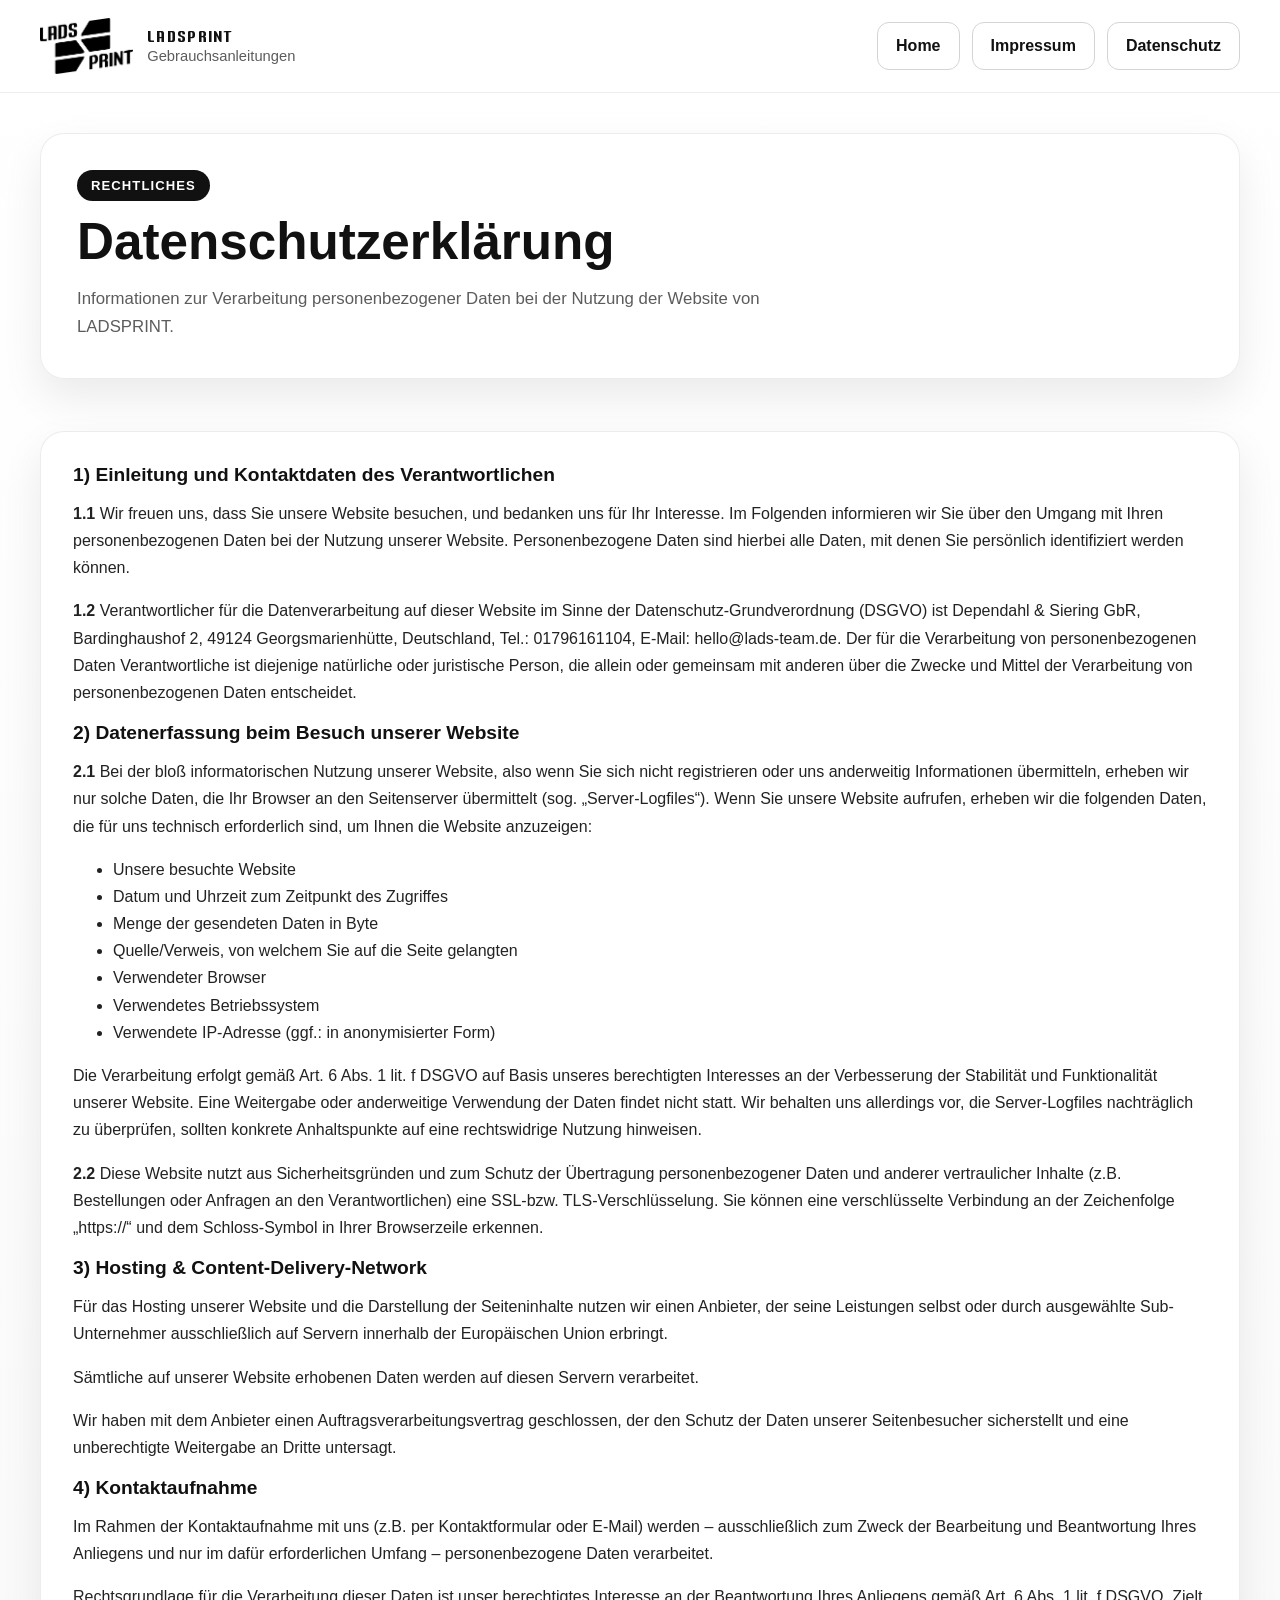
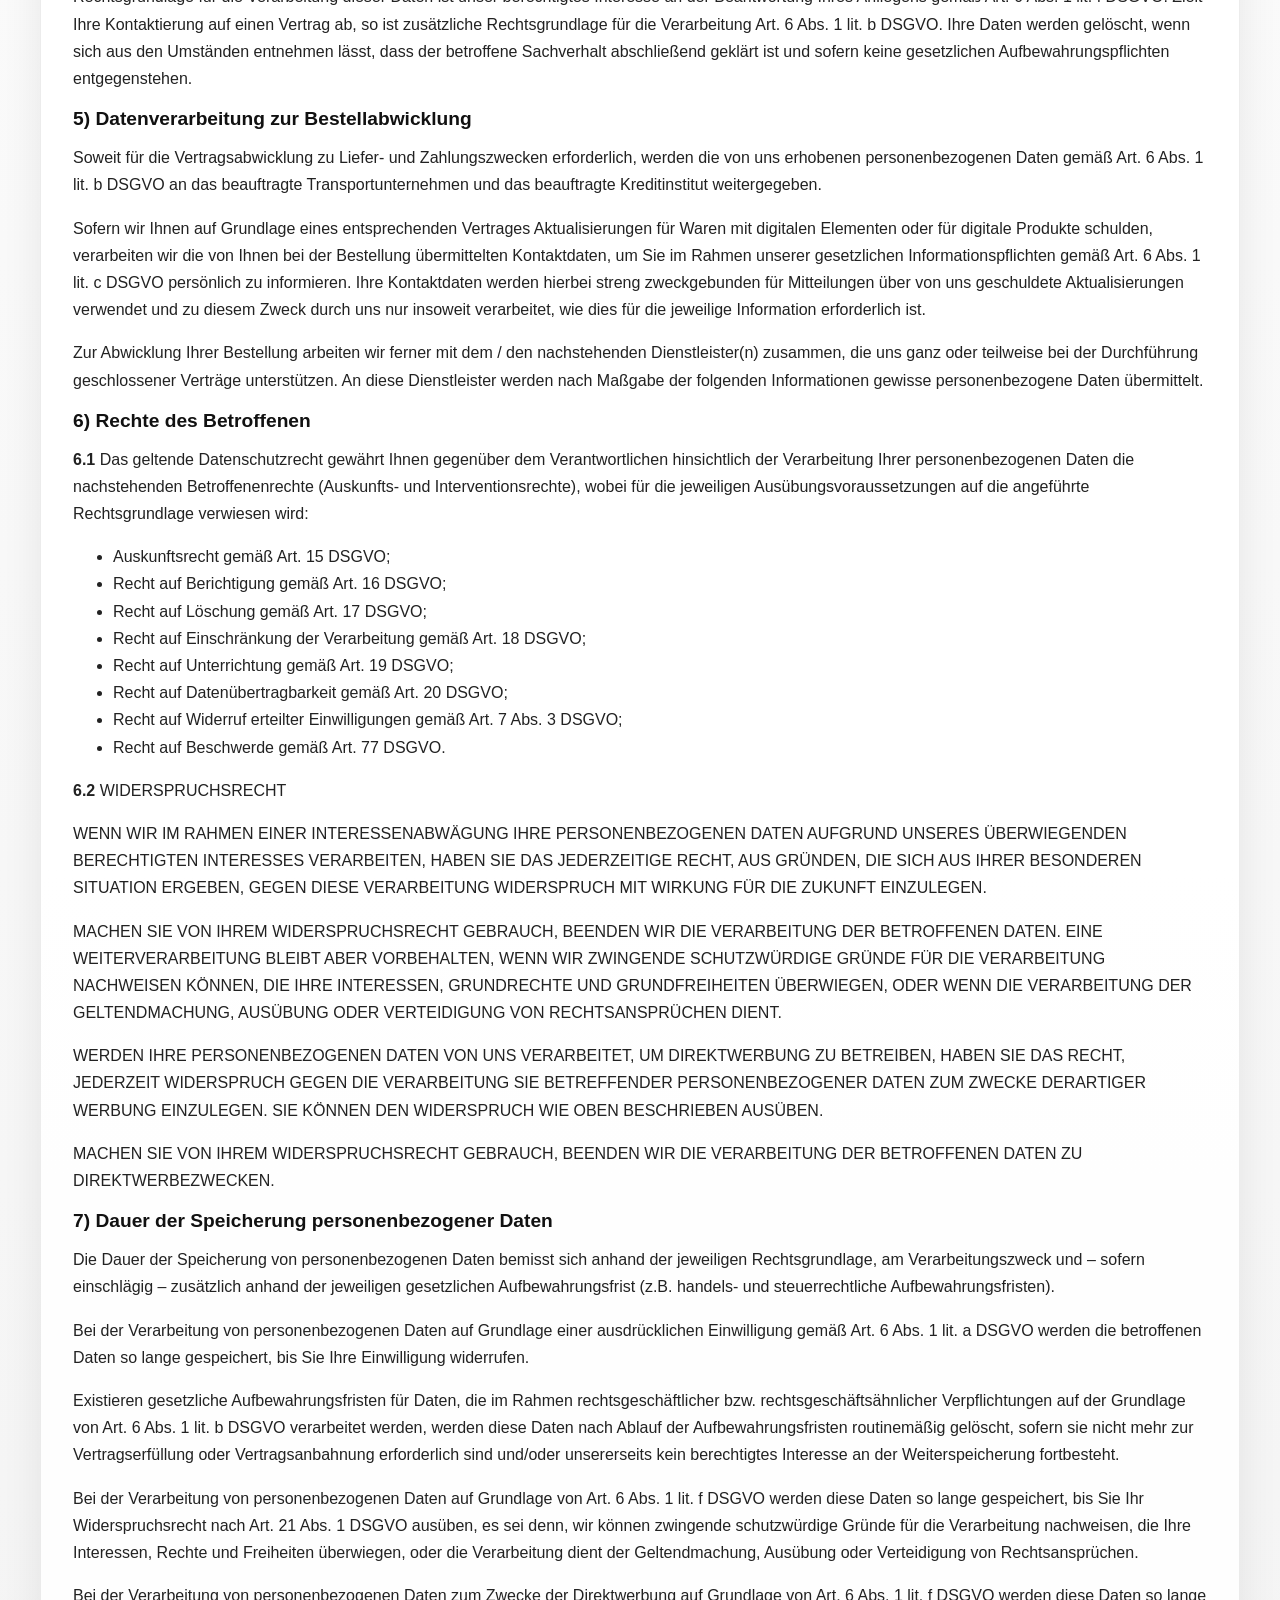
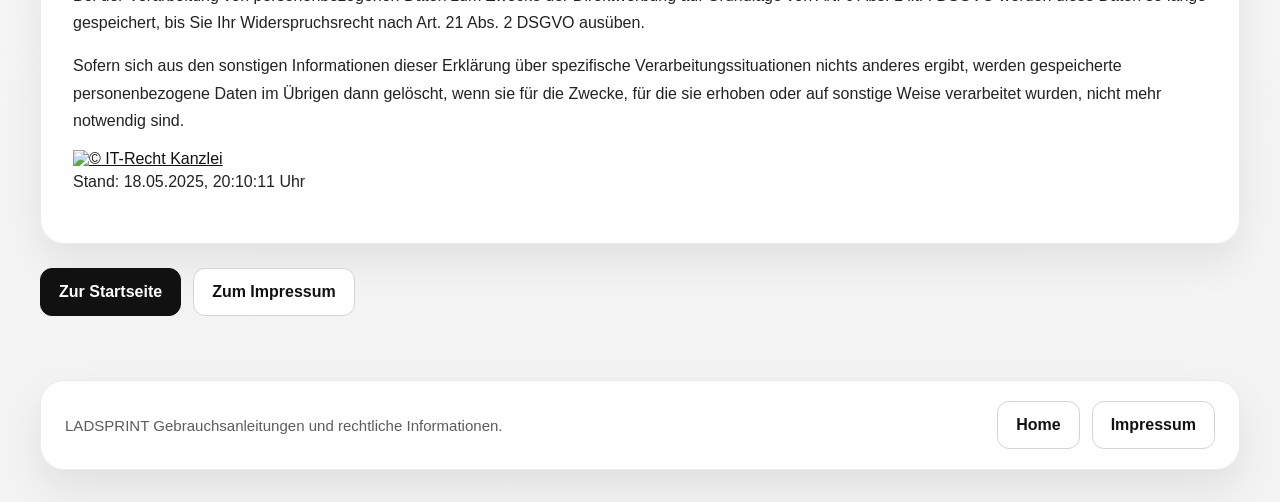
==== commit 5a918509: "Neues Design" ====
--- a/Datenschutz.html
+++ b/Datenschutz.html
@@ -2,76 +2,113 @@
 <html lang="de">
   <head>
     <meta charset="UTF-8">
-    <title>Datenshutz</title>
-    <style>
-      body { font-family: Arial, sans-serif; margin: 2em; }
-      h1 { font-size: 1.5em; }
-      p { margin-bottom: 1em; }
-      a {
-      color: #222;
-      text-decoration: none;
-    }
-    a:hover {
-      color: #007bff;
-      text-decoration: underline;
-    }
-    </style>
-<a href="javascript:window.history.back()" style="text-decoration:none; font-size:1.2em;">
-  &#8592; Home
-</a>
+    <meta name="viewport" content="width=device-width, initial-scale=1.0">
+    <title>Datenschutz | LADSPRINT</title>
+    <link rel="stylesheet" href="assets/styles.css">
   </head>
   <body>
-<div><h1>Datenschutzerkl&auml;rung</h1>
-<h2>1) Einleitung und Kontaktdaten des Verantwortlichen</h2>
-<p><b>1.1</b>&nbsp;Wir freuen uns, dass Sie unsere Website besuchen, und bedanken uns f&uuml;r Ihr Interesse. Im Folgenden informieren wir Sie &uuml;ber den Umgang mit Ihren personenbezogenen Daten bei der Nutzung unserer Website. Personenbezogene Daten sind hierbei alle Daten, mit denen Sie pers&ouml;nlich identifiziert werden k&ouml;nnen.</p>
-<p><b>1.2</b>&nbsp;Verantwortlicher f&uuml;r die Datenverarbeitung auf dieser Website im Sinne der Datenschutz-Grundverordnung (DSGVO) ist Dependahl &amp; Siering GbR, Bardinghaushof 2, 49124 Georgsmarienh&uuml;tte, Deutschland, Tel.: 01796161104, E-Mail: info@ladsprint.de. Der f&uuml;r die Verarbeitung von personenbezogenen Daten Verantwortliche ist diejenige nat&uuml;rliche oder juristische Person, die allein oder gemeinsam mit anderen &uuml;ber die Zwecke und Mittel der Verarbeitung von personenbezogenen Daten entscheidet.</p>
-<h2>2) Datenerfassung beim Besuch unserer Website</h2>
-<p><b>2.1</b>&nbsp;Bei der blo&szlig; informatorischen Nutzung unserer Website, also wenn Sie sich nicht registrieren oder uns anderweitig Informationen &uuml;bermitteln, erheben wir nur solche Daten, die Ihr Browser an den Seitenserver &uuml;bermittelt (sog. &bdquo;Server-Logfiles&#8220;). Wenn Sie unsere Website aufrufen, erheben wir die folgenden Daten, die f&uuml;r uns technisch erforderlich sind, um Ihnen die Website anzuzeigen:</p>
-<ul>
-<li>Unsere besuchte Website</li>
-<li>Datum und Uhrzeit zum Zeitpunkt des Zugriffes</li>
-<li>Menge der gesendeten Daten in Byte</li>
-<li>Quelle/Verweis, von welchem Sie auf die Seite gelangten</li>
-<li>Verwendeter Browser</li>
-<li>Verwendetes Betriebssystem</li>
-<li>Verwendete IP-Adresse (ggf.: in anonymisierter Form)</li>
-</ul>
-<p>Die Verarbeitung erfolgt gem&auml;&szlig; Art. 6 Abs. 1 lit. f DSGVO auf Basis unseres berechtigten Interesses an der Verbesserung der Stabilit&auml;t und Funktionalit&auml;t unserer Website. Eine Weitergabe oder anderweitige Verwendung der Daten findet nicht statt. Wir behalten uns allerdings vor, die Server-Logfiles nachtr&auml;glich zu &uuml;berpr&uuml;fen, sollten konkrete Anhaltspunkte auf eine rechtswidrige Nutzung hinweisen.</p>
-<p><b>2.2</b>&nbsp;Diese Website nutzt aus Sicherheitsgr&uuml;nden und zum Schutz der &Uuml;bertragung personenbezogener Daten und anderer vertraulicher Inhalte (z.B. Bestellungen oder Anfragen an den Verantwortlichen) eine SSL-bzw. TLS-Verschl&uuml;sselung. Sie k&ouml;nnen eine verschl&uuml;sselte Verbindung an der Zeichenfolge &bdquo;https://&#8220; und dem Schloss-Symbol in Ihrer Browserzeile erkennen.</p>
-<h2>3) Hosting &amp; Content-Delivery-Network</h2>
-<p>F&uuml;r das Hosting unserer Website und die Darstellung der Seiteninhalte nutzen wir einen Anbieter, der seine Leistungen selbst oder durch ausgew&auml;hlte Sub-Unternehmer ausschlie&szlig;lich auf Servern innerhalb der Europ&auml;ischen Union erbringt.</p>
-<p>S&auml;mtliche auf unserer Website erhobenen Daten werden auf diesen Servern verarbeitet.</p>
-<p>Wir haben mit dem Anbieter einen Auftragsverarbeitungsvertrag geschlossen, der den Schutz der Daten unserer Seitenbesucher sicherstellt und eine unberechtigte Weitergabe an Dritte untersagt.</p>
-<h2>4) Kontaktaufnahme</h2>
-<p>Im Rahmen der Kontaktaufnahme mit uns (z.B. per Kontaktformular oder E-Mail) werden &ndash; ausschlie&szlig;lich zum Zweck der Bearbeitung und Beantwortung Ihres Anliegens und nur im daf&uuml;r erforderlichen Umfang &ndash; personenbezogene Daten verarbeitet.</p>
-<p>Rechtsgrundlage f&uuml;r die Verarbeitung dieser Daten ist unser berechtigtes Interesse an der Beantwortung Ihres Anliegens gem&auml;&szlig; Art. 6 Abs. 1 lit. f DSGVO. Zielt Ihre Kontaktierung auf einen Vertrag ab, so ist zus&auml;tzliche Rechtsgrundlage f&uuml;r die Verarbeitung Art. 6 Abs. 1 lit. b DSGVO. Ihre Daten werden gel&ouml;scht, wenn sich aus den Umst&auml;nden entnehmen l&auml;sst, dass der betroffene Sachverhalt abschlie&szlig;end gekl&auml;rt ist und sofern keine gesetzlichen Aufbewahrungspflichten entgegenstehen.</p>
-<h2>5) Datenverarbeitung zur Bestellabwicklung</h2>
-<p>Soweit f&uuml;r die Vertragsabwicklung zu Liefer- und Zahlungszwecken erforderlich, werden die von uns erhobenen personenbezogenen Daten gem&auml;&szlig; Art. 6 Abs. 1 lit. b DSGVO an das beauftragte Transportunternehmen und das beauftragte Kreditinstitut weitergegeben.</p>
-<p>Sofern wir Ihnen auf Grundlage eines entsprechenden Vertrages Aktualisierungen f&uuml;r Waren mit digitalen Elementen oder f&uuml;r digitale Produkte schulden, verarbeiten wir die von Ihnen bei der Bestellung &uuml;bermittelten Kontaktdaten, um Sie im Rahmen unserer gesetzlichen Informationspflichten gem&auml;&szlig; Art. 6 Abs. 1 lit. c DSGVO pers&ouml;nlich zu informieren. Ihre Kontaktdaten werden hierbei streng zweckgebunden f&uuml;r Mitteilungen &uuml;ber von uns geschuldete Aktualisierungen verwendet und zu diesem Zweck durch uns nur insoweit verarbeitet, wie dies f&uuml;r die jeweilige Information erforderlich ist.</p>
-<p>Zur Abwicklung Ihrer Bestellung arbeiten wir ferner mit dem / den nachstehenden Dienstleister(n) zusammen, die uns ganz oder teilweise bei der Durchf&uuml;hrung geschlossener Vertr&auml;ge unterst&uuml;tzen. An diese Dienstleister werden nach Ma&szlig;gabe der folgenden Informationen gewisse personenbezogene Daten &uuml;bermittelt.</p>
-<h2>6) Rechte des Betroffenen</h2>
-<p><b>6.1</b>&nbsp;Das geltende Datenschutzrecht gew&auml;hrt Ihnen gegen&uuml;ber dem Verantwortlichen hinsichtlich der Verarbeitung Ihrer personenbezogenen Daten die nachstehenden Betroffenenrechte (Auskunfts- und Interventionsrechte), wobei f&uuml;r die jeweiligen Aus&uuml;bungsvoraussetzungen auf die angef&uuml;hrte Rechtsgrundlage verwiesen wird:</p>
-<ul>
-<li>Auskunftsrecht gem&auml;&szlig; Art. 15 DSGVO;</li>
-<li>Recht auf Berichtigung gem&auml;&szlig; Art. 16 DSGVO;</li>
-<li>Recht auf L&ouml;schung gem&auml;&szlig; Art. 17 DSGVO;</li>
-<li>Recht auf Einschr&auml;nkung der Verarbeitung gem&auml;&szlig; Art. 18 DSGVO;</li>
-<li>Recht auf Unterrichtung gem&auml;&szlig; Art. 19 DSGVO;</li>
-<li>Recht auf Daten&uuml;bertragbarkeit gem&auml;&szlig; Art. 20 DSGVO;</li>
-<li>Recht auf Widerruf erteilter Einwilligungen gem&auml;&szlig; Art. 7 Abs. 3 DSGVO;</li>
-<li>Recht auf Beschwerde gem&auml;&szlig; Art. 77 DSGVO.</li>
-</ul>
-<p><b>6.2</b>&nbsp;WIDERSPRUCHSRECHT</p>
-<p>WENN WIR IM RAHMEN EINER INTERESSENABW&Auml;GUNG IHRE PERSONENBEZOGENEN DATEN AUFGRUND UNSERES &Uuml;BERWIEGENDEN BERECHTIGTEN INTERESSES VERARBEITEN, HABEN SIE DAS JEDERZEITIGE RECHT, AUS GR&Uuml;NDEN, DIE SICH AUS IHRER BESONDEREN SITUATION ERGEBEN, GEGEN DIESE VERARBEITUNG WIDERSPRUCH MIT WIRKUNG F&Uuml;R DIE ZUKUNFT EINZULEGEN.</p>
-<p>MACHEN SIE VON IHREM WIDERSPRUCHSRECHT GEBRAUCH, BEENDEN WIR DIE VERARBEITUNG DER BETROFFENEN DATEN. EINE WEITERVERARBEITUNG BLEIBT ABER VORBEHALTEN, WENN WIR ZWINGENDE SCHUTZW&Uuml;RDIGE GR&Uuml;NDE F&Uuml;R DIE VERARBEITUNG NACHWEISEN K&Ouml;NNEN, DIE IHRE INTERESSEN, GRUNDRECHTE UND GRUNDFREIHEITEN &Uuml;BERWIEGEN, ODER WENN DIE VERARBEITUNG DER GELTENDMACHUNG, AUS&Uuml;BUNG ODER VERTEIDIGUNG VON RECHTSANSPR&Uuml;CHEN DIENT.</p>
-<p>WERDEN IHRE PERSONENBEZOGENEN DATEN VON UNS VERARBEITET, UM DIREKTWERBUNG ZU BETREIBEN, HABEN SIE DAS RECHT, JEDERZEIT WIDERSPRUCH GEGEN DIE VERARBEITUNG SIE BETREFFENDER PERSONENBEZOGENER DATEN ZUM ZWECKE DERARTIGER WERBUNG EINZULEGEN. SIE K&Ouml;NNEN DEN WIDERSPRUCH WIE OBEN BESCHRIEBEN AUS&Uuml;BEN.</p>
-<p>MACHEN SIE VON IHREM WIDERSPRUCHSRECHT GEBRAUCH, BEENDEN WIR DIE VERARBEITUNG DER BETROFFENEN DATEN ZU DIREKTWERBEZWECKEN.</p>
-<h2>7) Dauer der Speicherung personenbezogener Daten</h2>
-<p>Die Dauer der Speicherung von personenbezogenen Daten bemisst sich anhand der jeweiligen Rechtsgrundlage, am Verarbeitungszweck und &ndash; sofern einschl&auml;gig &ndash; zus&auml;tzlich anhand der jeweiligen gesetzlichen Aufbewahrungsfrist (z.B. handels- und steuerrechtliche Aufbewahrungsfristen).</p>
-<p>Bei der Verarbeitung von personenbezogenen Daten auf Grundlage einer ausdr&uuml;cklichen Einwilligung gem&auml;&szlig; Art. 6 Abs. 1 lit. a DSGVO werden die betroffenen Daten so lange gespeichert, bis Sie Ihre Einwilligung widerrufen.</p>
-<p>Existieren gesetzliche Aufbewahrungsfristen f&uuml;r Daten, die im Rahmen rechtsgesch&auml;ftlicher bzw. rechtsgesch&auml;fts&auml;hnlicher Verpflichtungen auf der Grundlage von Art. 6 Abs. 1 lit. b DSGVO verarbeitet werden, werden diese Daten nach Ablauf der Aufbewahrungsfristen routinem&auml;&szlig;ig gel&ouml;scht, sofern sie nicht mehr zur Vertragserf&uuml;llung oder Vertragsanbahnung erforderlich sind und/oder unsererseits kein berechtigtes Interesse an der Weiterspeicherung fortbesteht.</p>
-<p>Bei der Verarbeitung von personenbezogenen Daten auf Grundlage von Art. 6 Abs. 1 lit. f DSGVO werden diese Daten so lange gespeichert, bis Sie Ihr Widerspruchsrecht nach Art. 21 Abs. 1 DSGVO aus&uuml;ben, es sei denn, wir k&ouml;nnen zwingende schutzw&uuml;rdige Gr&uuml;nde f&uuml;r die Verarbeitung nachweisen, die Ihre Interessen, Rechte und Freiheiten &uuml;berwiegen, oder die Verarbeitung dient der Geltendmachung, Aus&uuml;bung oder Verteidigung von Rechtsanspr&uuml;chen.</p>
-<p>Bei der Verarbeitung von personenbezogenen Daten zum Zwecke der Direktwerbung auf Grundlage von Art. 6 Abs. 1 lit. f DSGVO werden diese Daten so lange gespeichert, bis Sie Ihr Widerspruchsrecht nach Art. 21 Abs. 2 DSGVO aus&uuml;ben.</p>
-<p>Sofern sich aus den sonstigen Informationen dieser Erkl&auml;rung &uuml;ber spezifische Verarbeitungssituationen nichts anderes ergibt, werden gespeicherte personenbezogene Daten im &Uuml;brigen dann gel&ouml;scht, wenn sie f&uuml;r die Zwecke, f&uuml;r die sie erhoben oder auf sonstige Weise verarbeitet wurden, nicht mehr notwendig sind.</p></div><div id="itkanzlei_txt_copyright" style="font-size: 12px; margin-top: 8em;"><div style="display: inline-block; vertical-align: top;"><a href="https://www.it-recht-kanzlei.de/" target="_blank"><img src="https://www.it-recht-kanzlei.de/logo/Copyright-Logo_Datenschutzerklaerung.png?i=48041-2e7c3-39c8-907e-1" id="itkanzlei_img_copyright" alt="&copy; IT-Recht Kanzlei" title="&copy; IT-Recht Kanzlei" style="margin-top: -20px; border-style: none; max-width: 100%;" /></a></div><div style="display: inline-block; vertical-align: top; margin-left: 5px; float: right; white-space: nowrap;">Stand: 18.05.2025, 20:10:11 Uhr</div><div style="clear: right;"></div></div>
+    <div class="site-shell">
+      <header class="site-header">
+        <div class="container site-header-inner">
+          <a class="brand" href="index.html" aria-label="Zur Startseite von LADSPRINT">
+            <img class="brand-mark" src="logo/LADS_PRINT_LOGO_SCHWARZ.png" alt="LADSPRINT Logo">
+            <span class="brand-copy">
+              <span class="brand-title">LADSPRINT</span>
+              <span class="brand-subtitle">Gebrauchsanleitungen</span>
+            </span>
+          </a>
+          <nav class="site-nav" aria-label="Hauptnavigation">
+            <a class="back-link" href="index.html">Home</a>
+            <a class="back-link" href="impressum.html">Impressum</a>
+            <a class="back-link" href="Datenschutz.html">Datenschutz</a>
+          </nav>
+        </div>
+      </header>
+
+      <main class="page-main">
+        <div class="container legal-layout">
+          <section class="hero" aria-labelledby="page-title">
+            <span class="hero-eyebrow">Rechtliches</span>
+            <h1 class="page-title" id="page-title">Datenschutzerklärung</h1>
+            <p class="page-subtitle">Informationen zur Verarbeitung personenbezogener Daten bei der Nutzung der Website von LADSPRINT.</p>
+          </section>
+
+          <section class="legal-card" aria-label="Datenschutztext">
+            <div>
+              <h2>1) Einleitung und Kontaktdaten des Verantwortlichen</h2>
+              <p><b>1.1</b>&nbsp;Wir freuen uns, dass Sie unsere Website besuchen, und bedanken uns f&uuml;r Ihr Interesse. Im Folgenden informieren wir Sie &uuml;ber den Umgang mit Ihren personenbezogenen Daten bei der Nutzung unserer Website. Personenbezogene Daten sind hierbei alle Daten, mit denen Sie pers&ouml;nlich identifiziert werden k&ouml;nnen.</p>
+              <p><b>1.2</b>&nbsp;Verantwortlicher f&uuml;r die Datenverarbeitung auf dieser Website im Sinne der Datenschutz-Grundverordnung (DSGVO) ist Dependahl &amp; Siering GbR, Bardinghaushof 2, 49124 Georgsmarienh&uuml;tte, Deutschland, Tel.: 01796161104, E-Mail: hello@lads-team.de. Der f&uuml;r die Verarbeitung von personenbezogenen Daten Verantwortliche ist diejenige nat&uuml;rliche oder juristische Person, die allein oder gemeinsam mit anderen &uuml;ber die Zwecke und Mittel der Verarbeitung von personenbezogenen Daten entscheidet.</p>
+              <h2>2) Datenerfassung beim Besuch unserer Website</h2>
+              <p><b>2.1</b>&nbsp;Bei der blo&szlig; informatorischen Nutzung unserer Website, also wenn Sie sich nicht registrieren oder uns anderweitig Informationen &uuml;bermitteln, erheben wir nur solche Daten, die Ihr Browser an den Seitenserver &uuml;bermittelt (sog. &bdquo;Server-Logfiles&#8220;). Wenn Sie unsere Website aufrufen, erheben wir die folgenden Daten, die f&uuml;r uns technisch erforderlich sind, um Ihnen die Website anzuzeigen:</p>
+              <ul>
+                <li>Unsere besuchte Website</li>
+                <li>Datum und Uhrzeit zum Zeitpunkt des Zugriffes</li>
+                <li>Menge der gesendeten Daten in Byte</li>
+                <li>Quelle/Verweis, von welchem Sie auf die Seite gelangten</li>
+                <li>Verwendeter Browser</li>
+                <li>Verwendetes Betriebssystem</li>
+                <li>Verwendete IP-Adresse (ggf.: in anonymisierter Form)</li>
+              </ul>
+              <p>Die Verarbeitung erfolgt gem&auml;&szlig; Art. 6 Abs. 1 lit. f DSGVO auf Basis unseres berechtigten Interesses an der Verbesserung der Stabilit&auml;t und Funktionalit&auml;t unserer Website. Eine Weitergabe oder anderweitige Verwendung der Daten findet nicht statt. Wir behalten uns allerdings vor, die Server-Logfiles nachtr&auml;glich zu &uuml;berpr&uuml;fen, sollten konkrete Anhaltspunkte auf eine rechtswidrige Nutzung hinweisen.</p>
+              <p><b>2.2</b>&nbsp;Diese Website nutzt aus Sicherheitsgr&uuml;nden und zum Schutz der &Uuml;bertragung personenbezogener Daten und anderer vertraulicher Inhalte (z.B. Bestellungen oder Anfragen an den Verantwortlichen) eine SSL-bzw. TLS-Verschl&uuml;sselung. Sie k&ouml;nnen eine verschl&uuml;sselte Verbindung an der Zeichenfolge &bdquo;https://&#8220; und dem Schloss-Symbol in Ihrer Browserzeile erkennen.</p>
+              <h2>3) Hosting &amp; Content-Delivery-Network</h2>
+              <p>F&uuml;r das Hosting unserer Website und die Darstellung der Seiteninhalte nutzen wir einen Anbieter, der seine Leistungen selbst oder durch ausgew&auml;hlte Sub-Unternehmer ausschlie&szlig;lich auf Servern innerhalb der Europ&auml;ischen Union erbringt.</p>
+              <p>S&auml;mtliche auf unserer Website erhobenen Daten werden auf diesen Servern verarbeitet.</p>
+              <p>Wir haben mit dem Anbieter einen Auftragsverarbeitungsvertrag geschlossen, der den Schutz der Daten unserer Seitenbesucher sicherstellt und eine unberechtigte Weitergabe an Dritte untersagt.</p>
+              <h2>4) Kontaktaufnahme</h2>
+              <p>Im Rahmen der Kontaktaufnahme mit uns (z.B. per Kontaktformular oder E-Mail) werden &ndash; ausschlie&szlig;lich zum Zweck der Bearbeitung und Beantwortung Ihres Anliegens und nur im daf&uuml;r erforderlichen Umfang &ndash; personenbezogene Daten verarbeitet.</p>
+              <p>Rechtsgrundlage f&uuml;r die Verarbeitung dieser Daten ist unser berechtigtes Interesse an der Beantwortung Ihres Anliegens gem&auml;&szlig; Art. 6 Abs. 1 lit. f DSGVO. Zielt Ihre Kontaktierung auf einen Vertrag ab, so ist zus&auml;tzliche Rechtsgrundlage f&uuml;r die Verarbeitung Art. 6 Abs. 1 lit. b DSGVO. Ihre Daten werden gel&ouml;scht, wenn sich aus den Umst&auml;nden entnehmen l&auml;sst, dass der betroffene Sachverhalt abschlie&szlig;end gekl&auml;rt ist und sofern keine gesetzlichen Aufbewahrungspflichten entgegenstehen.</p>
+              <h2>5) Datenverarbeitung zur Bestellabwicklung</h2>
+              <p>Soweit f&uuml;r die Vertragsabwicklung zu Liefer- und Zahlungszwecken erforderlich, werden die von uns erhobenen personenbezogenen Daten gem&auml;&szlig; Art. 6 Abs. 1 lit. b DSGVO an das beauftragte Transportunternehmen und das beauftragte Kreditinstitut weitergegeben.</p>
+              <p>Sofern wir Ihnen auf Grundlage eines entsprechenden Vertrages Aktualisierungen f&uuml;r Waren mit digitalen Elementen oder f&uuml;r digitale Produkte schulden, verarbeiten wir die von Ihnen bei der Bestellung &uuml;bermittelten Kontaktdaten, um Sie im Rahmen unserer gesetzlichen Informationspflichten gem&auml;&szlig; Art. 6 Abs. 1 lit. c DSGVO pers&ouml;nlich zu informieren. Ihre Kontaktdaten werden hierbei streng zweckgebunden f&uuml;r Mitteilungen &uuml;ber von uns geschuldete Aktualisierungen verwendet und zu diesem Zweck durch uns nur insoweit verarbeitet, wie dies f&uuml;r die jeweilige Information erforderlich ist.</p>
+              <p>Zur Abwicklung Ihrer Bestellung arbeiten wir ferner mit dem / den nachstehenden Dienstleister(n) zusammen, die uns ganz oder teilweise bei der Durchf&uuml;hrung geschlossener Vertr&auml;ge unterst&uuml;tzen. An diese Dienstleister werden nach Ma&szlig;gabe der folgenden Informationen gewisse personenbezogene Daten &uuml;bermittelt.</p>
+              <h2>6) Rechte des Betroffenen</h2>
+              <p><b>6.1</b>&nbsp;Das geltende Datenschutzrecht gew&auml;hrt Ihnen gegen&uuml;ber dem Verantwortlichen hinsichtlich der Verarbeitung Ihrer personenbezogenen Daten die nachstehenden Betroffenenrechte (Auskunfts- und Interventionsrechte), wobei f&uuml;r die jeweiligen Aus&uuml;bungsvoraussetzungen auf die angef&uuml;hrte Rechtsgrundlage verwiesen wird:</p>
+              <ul>
+                <li>Auskunftsrecht gem&auml;&szlig; Art. 15 DSGVO;</li>
+                <li>Recht auf Berichtigung gem&auml;&szlig; Art. 16 DSGVO;</li>
+                <li>Recht auf L&ouml;schung gem&auml;&szlig; Art. 17 DSGVO;</li>
+                <li>Recht auf Einschr&auml;nkung der Verarbeitung gem&auml;&szlig; Art. 18 DSGVO;</li>
+                <li>Recht auf Unterrichtung gem&auml;&szlig; Art. 19 DSGVO;</li>
+                <li>Recht auf Daten&uuml;bertragbarkeit gem&auml;&szlig; Art. 20 DSGVO;</li>
+                <li>Recht auf Widerruf erteilter Einwilligungen gem&auml;&szlig; Art. 7 Abs. 3 DSGVO;</li>
+                <li>Recht auf Beschwerde gem&auml;&szlig; Art. 77 DSGVO.</li>
+              </ul>
+              <p><b>6.2</b>&nbsp;WIDERSPRUCHSRECHT</p>
+              <p>WENN WIR IM RAHMEN EINER INTERESSENABW&Auml;GUNG IHRE PERSONENBEZOGENEN DATEN AUFGRUND UNSERES &Uuml;BERWIEGENDEN BERECHTIGTEN INTERESSES VERARBEITEN, HABEN SIE DAS JEDERZEITIGE RECHT, AUS GR&Uuml;NDEN, DIE SICH AUS IHRER BESONDEREN SITUATION ERGEBEN, GEGEN DIESE VERARBEITUNG WIDERSPRUCH MIT WIRKUNG F&Uuml;R DIE ZUKUNFT EINZULEGEN.</p>
+              <p>MACHEN SIE VON IHREM WIDERSPRUCHSRECHT GEBRAUCH, BEENDEN WIR DIE VERARBEITUNG DER BETROFFENEN DATEN. EINE WEITERVERARBEITUNG BLEIBT ABER VORBEHALTEN, WENN WIR ZWINGENDE SCHUTZW&Uuml;RDIGE GR&Uuml;NDE F&Uuml;R DIE VERARBEITUNG NACHWEISEN K&Ouml;NNEN, DIE IHRE INTERESSEN, GRUNDRECHTE UND GRUNDFREIHEITEN &Uuml;BERWIEGEN, ODER WENN DIE VERARBEITUNG DER GELTENDMACHUNG, AUS&Uuml;BUNG ODER VERTEIDIGUNG VON RECHTSANSPR&Uuml;CHEN DIENT.</p>
+              <p>WERDEN IHRE PERSONENBEZOGENEN DATEN VON UNS VERARBEITET, UM DIREKTWERBUNG ZU BETREIBEN, HABEN SIE DAS RECHT, JEDERZEIT WIDERSPRUCH GEGEN DIE VERARBEITUNG SIE BETREFFENDER PERSONENBEZOGENER DATEN ZUM ZWECKE DERARTIGER WERBUNG EINZULEGEN. SIE K&Ouml;NNEN DEN WIDERSPRUCH WIE OBEN BESCHRIEBEN AUS&Uuml;BEN.</p>
+              <p>MACHEN SIE VON IHREM WIDERSPRUCHSRECHT GEBRAUCH, BEENDEN WIR DIE VERARBEITUNG DER BETROFFENEN DATEN ZU DIREKTWERBEZWECKEN.</p>
+              <h2>7) Dauer der Speicherung personenbezogener Daten</h2>
+              <p>Die Dauer der Speicherung von personenbezogenen Daten bemisst sich anhand der jeweiligen Rechtsgrundlage, am Verarbeitungszweck und &ndash; sofern einschl&auml;gig &ndash; zus&auml;tzlich anhand der jeweiligen gesetzlichen Aufbewahrungsfrist (z.B. handels- und steuerrechtliche Aufbewahrungsfristen).</p>
+              <p>Bei der Verarbeitung von personenbezogenen Daten auf Grundlage einer ausdr&uuml;cklichen Einwilligung gem&auml;&szlig; Art. 6 Abs. 1 lit. a DSGVO werden die betroffenen Daten so lange gespeichert, bis Sie Ihre Einwilligung widerrufen.</p>
+              <p>Existieren gesetzliche Aufbewahrungsfristen f&uuml;r Daten, die im Rahmen rechtsgesch&auml;ftlicher bzw. rechtsgesch&auml;fts&auml;hnlicher Verpflichtungen auf der Grundlage von Art. 6 Abs. 1 lit. b DSGVO verarbeitet werden, werden diese Daten nach Ablauf der Aufbewahrungsfristen routinem&auml;&szlig;ig gel&ouml;scht, sofern sie nicht mehr zur Vertragserf&uuml;llung oder Vertragsanbahnung erforderlich sind und/oder unsererseits kein berechtigtes Interesse an der Weiterspeicherung fortbesteht.</p>
+              <p>Bei der Verarbeitung von personenbezogenen Daten auf Grundlage von Art. 6 Abs. 1 lit. f DSGVO werden diese Daten so lange gespeichert, bis Sie Ihr Widerspruchsrecht nach Art. 21 Abs. 1 DSGVO aus&uuml;ben, es sei denn, wir k&ouml;nnen zwingende schutzw&uuml;rdige Gr&uuml;nde f&uuml;r die Verarbeitung nachweisen, die Ihre Interessen, Rechte und Freiheiten &uuml;berwiegen, oder die Verarbeitung dient der Geltendmachung, Aus&uuml;bung oder Verteidigung von Rechtsanspr&uuml;chen.</p>
+              <p>Bei der Verarbeitung von personenbezogenen Daten zum Zwecke der Direktwerbung auf Grundlage von Art. 6 Abs. 1 lit. f DSGVO werden diese Daten so lange gespeichert, bis Sie Ihr Widerspruchsrecht nach Art. 21 Abs. 2 DSGVO aus&uuml;ben.</p>
+              <p>Sofern sich aus den sonstigen Informationen dieser Erkl&auml;rung &uuml;ber spezifische Verarbeitungssituationen nichts anderes ergibt, werden gespeicherte personenbezogene Daten im &Uuml;brigen dann gel&ouml;scht, wenn sie f&uuml;r die Zwecke, f&uuml;r die sie erhoben oder auf sonstige Weise verarbeitet wurden, nicht mehr notwendig sind.</p>
+            </div>
+            <div>
+              <a href="https://www.it-recht-kanzlei.de/" target="_blank" rel="noopener noreferrer"><img src="https://www.it-recht-kanzlei.de/logo/Copyright-Logo_Datenschutzerklaerung.png?i=48041-2e7c3-39c8-907e-1" alt="&copy; IT-Recht Kanzlei" title="&copy; IT-Recht Kanzlei"></a>
+              <p>Stand: 18.05.2025, 20:10:11 Uhr</p>
+            </div>
+          </section>
+
+          <div class="legal-actions">
+            <a class="btn" href="index.html">Zur Startseite</a>
+            <a class="btn is-secondary" href="impressum.html">Zum Impressum</a>
+          </div>
+        </div>
+      </main>
+
+      <footer class="site-footer">
+        <div class="container site-footer-inner">
+          <p class="footer-note">LADSPRINT Gebrauchsanleitungen und rechtliche Informationen.</p>
+          <div class="footer-links">
+            <a class="back-link" href="index.html">Home</a>
+            <a class="back-link" href="impressum.html">Impressum</a>
+          </div>
+        </div>
+      </footer>
+    </div>
   </body>
 </html>
--- a/assets/styles.css
+++ b/assets/styles.css
@@ -0,0 +1,720 @@
+:root {
+  color-scheme: light;
+  --background: #f5f5f5;
+  --surface: #ffffff;
+  --surface-muted: #ebebeb;
+  --text: #111111;
+  --text-muted: #5c5c5c;
+  --border: #d4d4d4;
+  --border-strong: #222222;
+  --shadow: 0 18px 40px rgba(0, 0, 0, 0.08);
+  --radius-lg: 24px;
+  --radius-md: 18px;
+  --radius-sm: 12px;
+  --container: 1200px;
+}
+
+@font-face {
+  font-family: 'ltEnergy';
+  src: url('../data/LTEnergy.ttf') format('truetype'), local('ltEnergy'), local('LT Energy'), local('LTENERGY');
+  font-display: swap;
+}
+
+* {
+  box-sizing: border-box;
+}
+
+html {
+  scroll-behavior: smooth;
+}
+
+body {
+  margin: 0;
+  min-height: 100vh;
+  font-family: Arial, Helvetica, sans-serif;
+  background: linear-gradient(180deg, #ffffff 0%, #f3f3f3 100%);
+  color: var(--text);
+}
+
+a {
+  color: inherit;
+}
+
+img {
+  max-width: 100%;
+  display: block;
+}
+
+button,
+input,
+select {
+  font: inherit;
+}
+
+.site-shell {
+  min-height: 100vh;
+  display: flex;
+  flex-direction: column;
+}
+
+[data-admin-only] {
+  display: none !important;
+}
+
+body.is-admin [data-admin-only] {
+  display: initial !important;
+}
+
+body.is-admin .field[data-admin-only] {
+  display: flex !important;
+}
+
+body.is-admin .admin-card[data-admin-only] {
+  display: block !important;
+}
+
+.container {
+  width: min(calc(100% - 32px), var(--container));
+  margin: 0 auto;
+}
+
+.site-header {
+  position: sticky;
+  top: 0;
+  z-index: 20;
+  backdrop-filter: blur(14px);
+  background: rgba(255, 255, 255, 0.9);
+  border-bottom: 1px solid rgba(17, 17, 17, 0.08);
+}
+
+.site-header-inner {
+  display: flex;
+  align-items: center;
+  justify-content: space-between;
+  gap: 20px;
+  padding: 18px 0;
+}
+
+.brand {
+  display: inline-flex;
+  align-items: center;
+  gap: 14px;
+  text-decoration: none;
+}
+
+.brand-mark {
+  height: 56px;
+  width: auto;
+}
+
+.brand-copy {
+  display: flex;
+  flex-direction: column;
+  gap: 2px;
+}
+
+.brand-title {
+  font-size: 1rem;
+  font-family: 'ltEnergy', Arial, Helvetica, sans-serif;
+  font-weight: 700;
+  letter-spacing: 0.08em;
+  text-transform: uppercase;
+}
+
+.brand-subtitle {
+  color: var(--text-muted);
+  font-size: 0.92rem;
+}
+
+.site-nav {
+  display: flex;
+  align-items: center;
+  gap: 12px;
+  flex-wrap: wrap;
+}
+
+.page-main {
+  flex: 1;
+  padding: 40px 0 64px;
+}
+
+.hero {
+  margin-bottom: 28px;
+  padding: 36px;
+  background: rgba(255, 255, 255, 0.82);
+  border: 1px solid rgba(17, 17, 17, 0.08);
+  border-radius: var(--radius-lg);
+  box-shadow: var(--shadow);
+}
+
+.hero-eyebrow {
+  display: inline-flex;
+  align-items: center;
+  gap: 8px;
+  margin-bottom: 14px;
+  padding: 8px 14px;
+  border-radius: 999px;
+  background: #111111;
+  color: #ffffff;
+  font-size: 0.82rem;
+  font-weight: 700;
+  letter-spacing: 0.08em;
+  text-transform: uppercase;
+}
+
+.page-title {
+  margin: 0;
+  font-size: clamp(2rem, 4vw, 3.6rem);
+  line-height: 1.05;
+}
+
+.page-subtitle {
+  max-width: 760px;
+  margin: 16px 0 0;
+  color: var(--text-muted);
+  font-size: 1.05rem;
+  line-height: 1.7;
+}
+
+.controls-card,
+.admin-card,
+.legal-card,
+.notice-card {
+  background: rgba(255, 255, 255, 0.9);
+  border: 1px solid rgba(17, 17, 17, 0.08);
+  border-radius: var(--radius-lg);
+  box-shadow: var(--shadow);
+}
+
+.controls-card {
+  padding: 24px;
+  margin-bottom: 28px;
+}
+
+.admin-card {
+  padding: 24px;
+  margin-bottom: 28px;
+}
+
+.controls-grid {
+  display: grid;
+  grid-template-columns: minmax(0, 1.8fr) minmax(220px, 0.8fr) auto;
+  gap: 16px;
+  align-items: end;
+}
+
+.field {
+  display: flex;
+  flex-direction: column;
+  gap: 8px;
+}
+
+.field label {
+  font-size: 0.92rem;
+  font-weight: 700;
+}
+
+.input,
+.select {
+  width: 100%;
+  min-height: 52px;
+  padding: 0 16px;
+  border: 1px solid var(--border);
+  border-radius: var(--radius-sm);
+  background: #ffffff;
+  color: var(--text);
+  transition: border-color 0.2s ease, box-shadow 0.2s ease, transform 0.2s ease;
+}
+
+.textarea {
+  width: 100%;
+  min-height: 52px;
+  padding: 14px 16px;
+  border: 1px solid var(--border);
+  border-radius: var(--radius-sm);
+  background: #ffffff;
+  color: var(--text);
+  resize: vertical;
+  transition: border-color 0.2s ease, box-shadow 0.2s ease, transform 0.2s ease;
+}
+
+.input:focus,
+.select:focus,
+.textarea:focus,
+.btn:focus,
+.icon-btn:focus,
+.video-modal-close:focus {
+  outline: none;
+  border-color: var(--border-strong);
+  box-shadow: 0 0 0 4px rgba(17, 17, 17, 0.08);
+}
+
+.admin-card-header {
+  display: flex;
+  align-items: flex-start;
+  justify-content: space-between;
+  gap: 16px;
+  margin-bottom: 20px;
+}
+
+.admin-card-title,
+.admin-panel-title {
+  margin: 0;
+}
+
+.admin-card-text {
+  margin: 10px 0 0;
+  color: var(--text-muted);
+  line-height: 1.6;
+}
+
+.admin-status {
+  min-width: 220px;
+  margin: 0;
+  padding: 12px 14px;
+  border-radius: var(--radius-sm);
+  background: #f1f1f1;
+  color: var(--text);
+  font-size: 0.92rem;
+  font-weight: 700;
+  text-align: center;
+}
+
+.admin-status.is-success {
+  background: #111111;
+  color: #ffffff;
+}
+
+.admin-status.is-warning {
+  background: #ebebeb;
+  color: #111111;
+}
+
+.admin-status.is-error {
+  background: #e2e2e2;
+  color: #111111;
+  border: 1px solid var(--border);
+}
+
+.admin-grid,
+.admin-form-grid {
+  display: grid;
+  gap: 18px;
+}
+
+.admin-grid {
+  grid-template-columns: repeat(2, minmax(0, 1fr));
+}
+
+.admin-form-grid {
+  grid-template-columns: repeat(2, minmax(0, 1fr));
+}
+
+.admin-panel {
+  display: flex;
+  flex-direction: column;
+  gap: 16px;
+  padding: 20px;
+  border: 1px solid rgba(17, 17, 17, 0.08);
+  border-radius: var(--radius-md);
+  background: linear-gradient(180deg, #ffffff 0%, #f7f7f7 100%);
+}
+
+.admin-steps {
+  display: grid;
+  gap: 12px;
+}
+
+.admin-step {
+  display: flex;
+  gap: 12px;
+  align-items: flex-start;
+  padding: 14px 16px;
+  border: 1px solid rgba(17, 17, 17, 0.08);
+  border-radius: var(--radius-sm);
+  background: rgba(255, 255, 255, 0.78);
+}
+
+.admin-step-index {
+  display: inline-flex;
+  align-items: center;
+  justify-content: center;
+  flex-shrink: 0;
+  width: 28px;
+  height: 28px;
+  border-radius: 999px;
+  background: #111111;
+  color: #ffffff;
+  font-size: 0.82rem;
+  font-weight: 700;
+}
+
+.admin-step-text {
+  margin: 0;
+  color: var(--text-muted);
+  line-height: 1.6;
+}
+
+.admin-actions-compact {
+  display: flex;
+  gap: 12px;
+  flex-wrap: wrap;
+}
+
+.admin-hint {
+  margin: 0;
+  color: var(--text-muted);
+  font-size: 0.92rem;
+  line-height: 1.6;
+}
+
+.results-bar {
+  display: flex;
+  justify-content: space-between;
+  align-items: center;
+  gap: 16px;
+  margin-bottom: 22px;
+  flex-wrap: wrap;
+}
+
+.results-count {
+  color: var(--text-muted);
+  font-size: 0.96rem;
+}
+
+.cards-grid {
+  display: grid;
+  grid-template-columns: repeat(auto-fit, minmax(270px, 1fr));
+  gap: 20px;
+}
+
+.manual-card {
+  display: flex;
+  flex-direction: column;
+  overflow: hidden;
+  background: var(--surface);
+  border: 1px solid rgba(17, 17, 17, 0.08);
+  border-radius: var(--radius-md);
+  box-shadow: 0 14px 32px rgba(0, 0, 0, 0.06);
+}
+
+.manual-card-media {
+  position: relative;
+  display: flex;
+  align-items: center;
+  justify-content: center;
+  min-height: 220px;
+  padding: 24px;
+  background: linear-gradient(180deg, #ffffff 0%, #efefef 100%);
+  border-bottom: 1px solid rgba(17, 17, 17, 0.08);
+}
+
+.manual-card-media img {
+  width: 100%;
+  max-height: 180px;
+  object-fit: contain;
+}
+
+.manual-card-fallback {
+  display: none;
+  align-items: center;
+  justify-content: center;
+  width: 100%;
+  min-height: 172px;
+  border: 1px dashed var(--border);
+  border-radius: var(--radius-sm);
+  color: var(--text-muted);
+  text-align: center;
+  padding: 18px;
+}
+
+.manual-card-media.is-fallback .manual-card-fallback {
+  display: flex;
+}
+
+.manual-card-media.is-fallback img {
+  display: none;
+}
+
+.manual-card-body {
+  display: flex;
+  flex: 1;
+  flex-direction: column;
+  gap: 18px;
+  padding: 22px;
+}
+
+.manual-card-title {
+  margin: 0;
+  font-size: 1.2rem;
+  line-height: 1.35;
+}
+
+.manual-card-meta {
+  display: flex;
+  align-items: center;
+  gap: 10px;
+  flex-wrap: wrap;
+}
+
+.badge {
+  display: inline-flex;
+  align-items: center;
+  min-height: 32px;
+  padding: 0 12px;
+  border-radius: 999px;
+  background: #111111;
+  color: #ffffff;
+  font-size: 0.8rem;
+  font-weight: 700;
+  letter-spacing: 0.05em;
+  text-transform: uppercase;
+}
+
+.badge.is-muted {
+  background: var(--surface-muted);
+  color: var(--text);
+}
+
+.manual-card-actions {
+  display: flex;
+  gap: 12px;
+  flex-wrap: wrap;
+  margin-top: auto;
+}
+
+.btn,
+.icon-btn,
+.back-link {
+  display: inline-flex;
+  align-items: center;
+  justify-content: center;
+  gap: 8px;
+  min-height: 48px;
+  padding: 0 18px;
+  border-radius: var(--radius-sm);
+  border: 1px solid #111111;
+  background: #111111;
+  color: #ffffff;
+  text-decoration: none;
+  font-weight: 700;
+  cursor: pointer;
+  transition: transform 0.2s ease, background 0.2s ease, color 0.2s ease, border-color 0.2s ease;
+}
+
+.btn:hover,
+.icon-btn:hover,
+.back-link:hover {
+  transform: translateY(-1px);
+}
+
+.btn.is-secondary,
+.icon-btn.is-secondary,
+.back-link {
+  background: #ffffff;
+  color: #111111;
+  border-color: var(--border);
+}
+
+.btn[disabled] {
+  cursor: not-allowed;
+  opacity: 0.55;
+  transform: none;
+}
+
+.notice-card {
+  padding: 28px;
+  text-align: center;
+  color: var(--text-muted);
+}
+
+.site-footer {
+  padding: 0 0 32px;
+}
+
+.site-footer-inner {
+  display: flex;
+  justify-content: space-between;
+  align-items: center;
+  gap: 16px;
+  padding: 20px 24px;
+  background: rgba(255, 255, 255, 0.9);
+  border: 1px solid rgba(17, 17, 17, 0.08);
+  border-radius: var(--radius-lg);
+  box-shadow: var(--shadow);
+  flex-wrap: wrap;
+}
+
+.footer-links {
+  display: flex;
+  gap: 12px;
+  flex-wrap: wrap;
+}
+
+.footer-note {
+  color: var(--text-muted);
+  font-size: 0.94rem;
+}
+
+.legal-layout {
+  display: grid;
+  gap: 24px;
+}
+
+.legal-card {
+  padding: 32px;
+}
+
+.legal-card h1,
+.legal-card h2,
+.legal-card p,
+.legal-card ul {
+  margin-top: 0;
+}
+
+.legal-card h1 {
+  margin-bottom: 20px;
+  font-size: clamp(1.8rem, 3vw, 2.6rem);
+}
+
+.legal-card h2 {
+  margin-bottom: 14px;
+  font-size: 1.2rem;
+}
+
+.legal-card p,
+.legal-card li {
+  color: #222222;
+  line-height: 1.7;
+}
+
+.legal-actions {
+  display: flex;
+  gap: 12px;
+  flex-wrap: wrap;
+}
+
+.video-modal {
+  position: fixed;
+  inset: 0;
+  z-index: 50;
+  display: none;
+  align-items: center;
+  justify-content: center;
+  padding: 20px;
+  background: rgba(0, 0, 0, 0.72);
+}
+
+.video-modal.is-open {
+  display: flex;
+}
+
+.video-modal-dialog {
+  position: relative;
+  width: min(100%, 960px);
+  padding: 18px;
+  background: #0f0f0f;
+  border-radius: var(--radius-md);
+  box-shadow: 0 24px 48px rgba(0, 0, 0, 0.34);
+}
+
+.video-modal-frame,
+.video-modal-player {
+  width: 100%;
+  aspect-ratio: 16 / 9;
+  border: 0;
+  border-radius: var(--radius-sm);
+  background: #000000;
+}
+
+.video-modal-frame[hidden],
+.video-modal-player[hidden] {
+  display: none;
+}
+
+.video-modal-close {
+  position: absolute;
+  top: 14px;
+  right: 14px;
+  width: 44px;
+  height: 44px;
+  border: 1px solid rgba(255, 255, 255, 0.18);
+  border-radius: 999px;
+  background: rgba(255, 255, 255, 0.08);
+  color: #ffffff;
+  cursor: pointer;
+}
+
+.sr-only {
+  position: absolute;
+  width: 1px;
+  height: 1px;
+  padding: 0;
+  margin: -1px;
+  overflow: hidden;
+  clip: rect(0, 0, 0, 0);
+  white-space: nowrap;
+  border: 0;
+}
+
+@media (max-width: 900px) {
+  .controls-grid {
+    grid-template-columns: 1fr;
+  }
+
+  .admin-grid,
+  .admin-form-grid {
+    grid-template-columns: 1fr;
+  }
+
+  .site-header-inner {
+    align-items: flex-start;
+    flex-direction: column;
+  }
+
+  .hero,
+  .controls-card,
+  .admin-card,
+  .legal-card {
+    padding: 24px;
+  }
+
+  .admin-card-header {
+    flex-direction: column;
+  }
+}
+
+@media (max-width: 640px) {
+  .container {
+    width: min(calc(100% - 20px), var(--container));
+  }
+
+  .page-main {
+    padding: 24px 0 40px;
+  }
+
+  .brand {
+    align-items: flex-start;
+  }
+
+  .brand-mark {
+    height: 48px;
+  }
+
+  .manual-card-actions,
+  .footer-links,
+  .legal-actions,
+  .site-nav {
+    width: 100%;
+  }
+
+  .btn,
+  .icon-btn,
+  .back-link {
+    width: 100%;
+  }
+
+  .site-footer-inner {
+    padding: 18px;
+  }
+}
